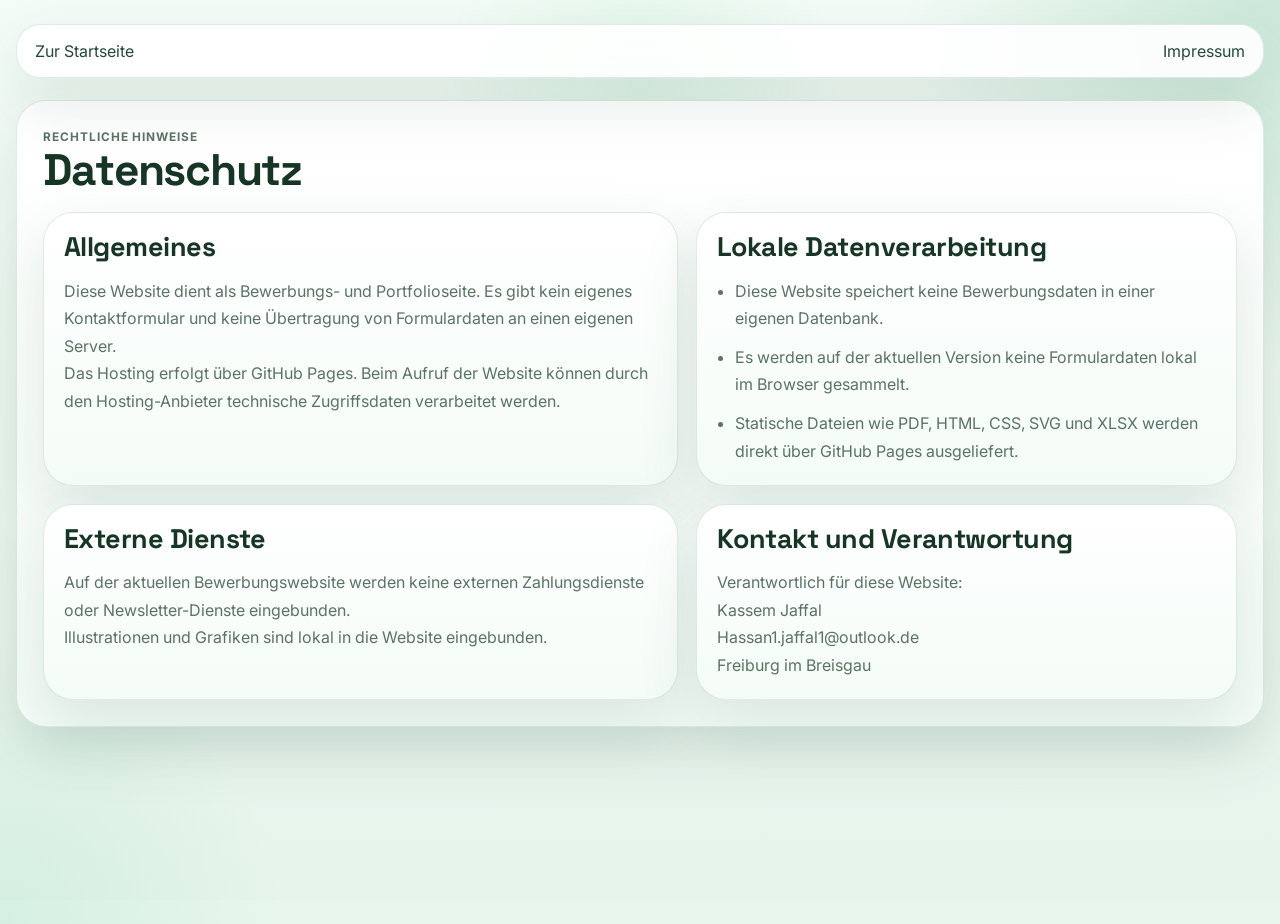
==== legal/datenschutz.html @ 0fe43de8 "Build Bewerbung-Portfolio website for Zander" ====
<!DOCTYPE html>
<html lang="de">
  <head>
    <meta charset="UTF-8" />
    <meta name="viewport" content="width=device-width, initial-scale=1.0" />
    <title>Datenschutz | Kassem Jaffal</title>
    <link rel="stylesheet" href="../styles.css" />
    <link rel="stylesheet" href="../projects.css" />
  </head>
  <body class="legal-page">
    <div class="legal-shell">
      <nav class="subnav" aria-label="Unterseiten-Navigation">
        <a href="../index.html">Zur Startseite</a>
        <div class="subnav__links">
          <a href="impressum.html">Impressum</a>
        </div>
      </nav>

      <section class="legal-panel">
        <p class="eyebrow">Rechtliche Hinweise</p>
        <h1>Datenschutz</h1>
        <div class="legal-grid">
          <article class="checkout-box">
            <h2>Allgemeines</h2>
            <p>Diese Website dient als Bewerbungs- und Portfolioseite. Es gibt kein eigenes Kontaktformular und keine Übertragung von Formulardaten an einen eigenen Server.</p>
            <p>Das Hosting erfolgt über GitHub Pages. Beim Aufruf der Website können durch den Hosting-Anbieter technische Zugriffsdaten verarbeitet werden.</p>
          </article>

          <article class="checkout-box">
            <h2>Lokale Datenverarbeitung</h2>
            <ul class="legal-list">
              <li>Diese Website speichert keine Bewerbungsdaten in einer eigenen Datenbank.</li>
              <li>Es werden auf der aktuellen Version keine Formulardaten lokal im Browser gesammelt.</li>
              <li>Statische Dateien wie PDF, HTML, CSS, SVG und XLSX werden direkt über GitHub Pages ausgeliefert.</li>
            </ul>
          </article>

          <article class="checkout-box">
            <h2>Externe Dienste</h2>
            <p>Auf der aktuellen Bewerbungswebsite werden keine externen Zahlungsdienste oder Newsletter-Dienste eingebunden.</p>
            <p>Illustrationen und Grafiken sind lokal in die Website eingebunden.</p>
          </article>

          <article class="checkout-box">
            <h2>Kontakt und Verantwortung</h2>
            <p>Verantwortlich für diese Website:</p>
            <p>Kassem Jaffal</p>
            <p>Hassan1.jaffal1@outlook.de</p>
            <p>Freiburg im Breisgau</p>
          </article>
        </div>
      </section>
    </div>
    <script src="../main.js"></script>
  </body>
</html>
---- styles.css ----
@import url("https://fonts.googleapis.com/css2?family=Inter:wght@400;500;600;700;800&family=Space+Grotesk:wght@500;700&display=swap");

:root {
  --bg: #edf8f1;
  --bg-soft: #ffffff;
  --panel: #ffffff;
  --panel-soft: #f4fcf7;
  --surface: rgba(20, 103, 63, 0.04);
  --surface-strong: rgba(20, 103, 63, 0.09);
  --line: rgba(16, 92, 57, 0.12);
  --line-strong: rgba(16, 92, 57, 0.22);
  --text: #163525;
  --muted: #5b7365;
  --muted-strong: #254937;
  --accent: #0f8b4c;
  --accent-soft: #49c47d;
  --white: #ffffff;
  --shadow: 0 24px 60px rgba(28, 72, 47, 0.12);
  --radius-xl: 34px;
  --radius-lg: 24px;
  --radius-md: 18px;
  --site-width: min(1320px, calc(100% - 32px));
  --title-font: "Space Grotesk", sans-serif;
  --body-font: "Inter", sans-serif;
}

* {
  box-sizing: border-box;
}

html {
  scroll-behavior: smooth;
}

body,
p,
li,
figcaption {
  hyphens: auto;
}

body {
  position: relative;
  isolation: isolate;
  min-height: 100vh;
  --scroll-darkness: 0;
  --pointer-x: 50%;
  --pointer-y: 10%;
  margin: 0;
  font-family: var(--body-font);
  color: var(--text);
  background:
    radial-gradient(circle at top right, rgba(15, 139, 76, 0.18), transparent 22%),
    radial-gradient(circle at bottom left, rgba(73, 196, 125, 0.12), transparent 16%),
    linear-gradient(180deg, #f3fcf6 0%, #e7f6ed 100%);
}

body::before {
  content: "";
  position: fixed;
  inset: 0;
  z-index: -1;
  pointer-events: none;
  background:
    linear-gradient(180deg, rgba(5, 56, 31, 0.04), rgba(5, 56, 31, 0.18)),
    radial-gradient(circle at center, rgba(15, 139, 76, 0.08), transparent 48%);
  opacity: calc(0.06 + (var(--scroll-darkness) * 0.38));
  transition: opacity 180ms linear;
}

body::after {
  content: "";
  position: fixed;
  inset: 0;
  z-index: -1;
  pointer-events: none;
  background:
    radial-gradient(circle 320px at var(--pointer-x) var(--pointer-y), rgba(73, 196, 125, 0.12), transparent 62%);
  opacity: 0.85;
}

img {
  display: block;
  max-width: 100%;
}

a {
  color: inherit;
}

button,
input,
textarea,
select {
  font: inherit;
}

.scroll-progress {
  position: fixed;
  z-index: 70;
  top: 0;
  left: 0;
  width: 0;
  height: 4px;
  background: linear-gradient(90deg, var(--accent), var(--white));
}

.announcement-bar {
  border-bottom: 1px solid var(--line);
  background: linear-gradient(90deg, rgba(15, 139, 76, 0.06), rgba(73, 196, 125, 0.18), rgba(15, 139, 76, 0.06));
}

.announcement-bar__inner,
.site-header__inner,
.hero,
.section,
.site-footer__inner,
.site-footer__meta {
  width: var(--site-width);
  margin-inline: auto;
}

.announcement-bar__inner {
  display: flex;
  align-items: center;
  gap: 14px;
  min-height: 46px;
}

.announcement-bar__label,
.eyebrow,
.brand small,
.brand strong,
.site-nav__link {
  letter-spacing: 0.08em;
  text-transform: uppercase;
}

.announcement-bar__label {
  padding: 6px 10px;
  border-radius: 999px;
  background: rgba(15, 139, 76, 0.12);
  font-size: 0.72rem;
  font-weight: 700;
}

.announcement-bar strong {
  color: var(--muted-strong);
  font-size: 0.92rem;
  font-weight: 600;
}

.site-header {
  position: sticky;
  top: 0;
  z-index: 60;
  border-bottom: 1px solid var(--line);
  backdrop-filter: blur(18px);
  background: rgba(244, 252, 247, 0.86);
  transition: transform 260ms ease, opacity 260ms ease, background-color 260ms ease;
  will-change: transform;
}

.site-header__inner {
  display: flex;
  align-items: center;
  justify-content: space-between;
  gap: 18px;
  min-height: 86px;
}

.brand {
  display: inline-flex;
  align-items: center;
  gap: 14px;
  text-decoration: none;
}

.brand img {
  width: 58px;
  height: 58px;
}

.brand span {
  display: grid;
  gap: 3px;
}

.brand strong {
  font-size: 0.96rem;
}

.brand small {
  color: var(--muted);
  font-size: 0.7rem;
}

.site-nav {
  display: flex;
  align-items: center;
  gap: 10px;
  padding: 8px;
  border: 1px solid var(--line);
  border-radius: 999px;
  background: rgba(15, 139, 76, 0.04);
}

.site-nav__link {
  padding: 10px 14px;
  border-radius: 999px;
  color: var(--muted-strong);
  font-size: 0.73rem;
  text-decoration: none;
}

.site-nav__link:hover,
.site-nav__link.is-active {
  background: var(--accent);
  color: var(--white);
}

.site-header__actions,
.hero__actions,
.portfolio-card__actions {
  display: flex;
  flex-wrap: wrap;
  gap: 12px;
}

.button,
.chip,
.faq-trigger,
.portfolio-card,
.insight-card,
.story-card,
.trend-card {
  transition:
    transform 180ms ease,
    background-color 180ms ease,
    border-color 180ms ease,
    color 180ms ease,
    box-shadow 180ms ease;
}

.button {
  display: inline-flex;
  align-items: center;
  justify-content: center;
  min-width: 144px;
  padding: 13px 18px;
  border: 1px solid transparent;
  border-radius: 999px;
  text-decoration: none;
  font-weight: 700;
}

.button:hover,
.chip:hover,
.faq-trigger:hover,
.portfolio-card:hover,
.insight-card:hover,
.story-card:hover,
.trend-card:hover {
  transform: translateY(-2px);
}

.button--primary,
.download-link {
  color: var(--white);
  background: linear-gradient(135deg, var(--accent), var(--accent-soft));
  box-shadow: 0 16px 28px rgba(15, 139, 76, 0.22);
}

.button--secondary {
  border-color: var(--line-strong);
  background: rgba(15, 139, 76, 0.06);
  color: var(--text);
}

.button--ghost {
  border-color: var(--line-strong);
  background: transparent;
  color: var(--text);
}

.button--card {
  background: var(--accent);
  color: var(--white);
}

body.is-scrolling-down .site-header {
  transform: translateY(calc(-100% - 8px));
  opacity: 0;
}

body.is-scrolling-up .site-header,
body:not(.is-scrolling-down) .site-header {
  transform: translateY(0);
  opacity: 1;
}

.hero,
.section,
.site-footer {
  border: 1px solid var(--line);
  border-radius: var(--radius-xl);
  background:
    linear-gradient(180deg, rgba(255, 255, 255, 0.98), rgba(244, 252, 247, 0.98)),
    var(--bg-soft);
  box-shadow: var(--shadow);
}

.hero {
  display: grid;
  grid-template-columns: minmax(0, 1.34fr) minmax(300px, 0.66fr);
  gap: 22px;
  padding: 28px 0 0;
}

.hero__copy,
.hero__visual,
.section,
.site-footer {
  padding: 30px;
}

.hero__copy {
  max-width: 100%;
}

.eyebrow {
  margin: 0 0 14px;
  color: rgba(22, 53, 37, 0.56);
  font-size: 0.74rem;
  font-weight: 700;
}

h1,
h2,
h3,
h4 {
  margin: 0;
  font-family: var(--title-font);
  line-height: 1.06;
  text-wrap: pretty;
  hyphens: none;
  overflow-wrap: normal;
  word-break: normal;
}

h1 {
  max-width: 24ch;
  font-size: clamp(1.92rem, 3.45vw, 3.28rem);
  letter-spacing: -0.03em;
}

h2 {
  max-width: 34ch;
  font-size: clamp(1.34rem, 2.1vw, 1.82rem);
  letter-spacing: -0.02em;
}

h3 {
  font-size: clamp(1.05rem, 1.4vw, 1.3rem);
}

.hero__lead,
.panel p,
.insight-card p,
.portfolio-card p,
.faq-content p,
.site-footer p,
.story-card p,
.trend-card p {
  margin: 0;
  color: var(--muted);
  line-height: 1.72;
  text-wrap: pretty;
}

.hero__lead {
  max-width: 68ch;
  font-size: 0.97rem;
}

.hero__facts,
.profile-grid,
.insight-grid,
.portfolio-grid,
.site-footer__inner,
.story-grid,
.trend-grid {
  display: grid;
  gap: 20px;
}

.hero__facts {
  grid-template-columns: repeat(3, minmax(0, 1fr));
  margin-top: 30px;
}

.hero__facts article,
.hero__mark-card,
.panel,
.insight-card,
.portfolio-card,
.faq-item,
.story-card,
.trend-card {
  border: 1px solid var(--line);
  border-radius: var(--radius-lg);
  background: rgba(15, 139, 76, 0.04);
  box-shadow: var(--shadow);
}

.hero__facts article {
  padding: 18px;
}

.hero__facts strong {
  display: block;
  margin-bottom: 8px;
  font-family: var(--title-font);
  font-size: 1.85rem;
}

.hero__facts span {
  color: var(--muted);
  line-height: 1.55;
  text-wrap: pretty;
}

.hero__visual {
  display: grid;
  gap: 16px;
}

.status-stack {
  display: flex;
  flex-wrap: wrap;
  gap: 10px;
  margin-top: 18px;
}

.status-pill {
  display: inline-flex;
  padding: 10px 14px;
  border: 1px solid var(--line);
  border-radius: 999px;
  color: var(--muted-strong);
  background: rgba(15, 139, 76, 0.06);
  font-size: 0.86rem;
  font-weight: 600;
}

.portrait-card,
.resume-card,
.signal-card,
.contact-panel {
  position: relative;
  overflow: hidden;
  border: 1px solid var(--line);
  border-radius: var(--radius-lg);
  background: rgba(15, 139, 76, 0.04);
  box-shadow: var(--shadow);
}

[data-spotlight]::before {
  content: "";
  position: absolute;
  inset: 0;
  background:
    radial-gradient(circle 180px at var(--spotlight-x, 50%) var(--spotlight-y, 50%), rgba(73, 196, 125, 0.16), transparent 65%);
  opacity: 0;
  transition: opacity 180ms ease;
  pointer-events: none;
}

[data-spotlight]:hover::before,
[data-spotlight]:focus-within::before {
  opacity: 1;
}

.portrait-card {
  display: grid;
  gap: 18px;
  padding: 20px;
}

.portrait-card__frame {
  position: relative;
  overflow: hidden;
  min-height: 420px;
  border-radius: 24px;
  background:
    radial-gradient(circle at top, rgba(73, 196, 125, 0.16), transparent 46%),
    linear-gradient(180deg, #ffffff, #eef8f2);
}

.portrait-card__photo {
  width: 100%;
  height: 100%;
  min-height: 420px;
  object-fit: cover;
  object-position: center top;
}

.portrait-card__photo.is-fallback {
  object-fit: contain;
  padding: 30px;
}

.portrait-card__copy {
  display: grid;
  gap: 10px;
}

.portrait-card__copy p:last-child {
  margin: 0;
  color: var(--muted);
  line-height: 1.7;
  text-wrap: pretty;
}

.hero__mosaic {
  display: grid;
  grid-template-columns: 1fr 1fr;
  grid-auto-rows: minmax(150px, auto);
  gap: 16px;
}

.signal-card {
  display: grid;
  align-content: start;
  gap: 12px;
  padding: 18px;
}

.signal-card img {
  width: 100%;
  height: 170px;
  object-fit: contain;
  border-radius: 18px;
  background: rgba(255, 255, 255, 0.72);
}

.signal-card p {
  margin: 0;
  color: var(--muted);
  line-height: 1.65;
  text-wrap: pretty;
}

.signal-card--wide {
  grid-column: 1 / -1;
  grid-template-columns: 0.9fr 1.1fr;
  align-items: center;
}

.section {
  margin-top: 24px;
}

.section--rail {
  padding: 16px 30px;
}

.info-rail {
  display: flex;
  flex-wrap: wrap;
  gap: 12px;
}

.info-rail span {
  padding: 12px 14px;
  border: 1px solid var(--line);
  border-radius: 999px;
  color: var(--muted-strong);
  background: rgba(15, 139, 76, 0.05);
}

.section-heading {
  display: grid;
  gap: 10px;
  margin-bottom: 22px;
  max-width: 100%;
}

.hero__copy h1,
.section-heading h2,
.project-hero__copy h1,
.project-panel > h2 {
  max-width: 100%;
}

.profile-grid {
  grid-template-columns: 1.32fr 0.68fr;
}

.resume-board {
  display: grid;
  grid-template-columns: 0.9fr 1.15fr 0.95fr;
  gap: 20px;
}

.resume-card {
  display: grid;
  gap: 18px;
  padding: 24px;
}

.resume-card__profile {
  display: grid;
  grid-template-columns: 112px 1fr;
  gap: 16px;
  align-items: center;
}

.resume-card__photo {
  width: 112px;
  height: 112px;
  border-radius: 24px;
  object-fit: cover;
  object-position: center top;
  border: 1px solid var(--line);
  background: rgba(15, 139, 76, 0.05);
}

.resume-card__photo.is-fallback {
  object-fit: contain;
  padding: 14px;
}

.resume-list {
  display: grid;
  gap: 10px;
}

.resume-list p,
.resume-note {
  margin: 0;
  color: var(--muted);
  line-height: 1.7;
}

.timeline {
  display: grid;
  gap: 16px;
}

.timeline-item {
  display: grid;
  grid-template-columns: 110px 1fr;
  gap: 16px;
  padding-top: 16px;
  border-top: 1px solid var(--line);
}

.timeline-item:first-child {
  padding-top: 0;
  border-top: 0;
}

.timeline-item__date {
  color: var(--accent);
  font-size: 0.88rem;
  font-weight: 700;
  letter-spacing: 0.06em;
  text-transform: uppercase;
}

.timeline-item strong {
  display: block;
  margin-bottom: 6px;
}

.timeline-item p {
  margin: 0;
  color: var(--muted);
  line-height: 1.65;
  text-wrap: pretty;
}

.skill-matrix {
  display: flex;
  flex-wrap: wrap;
  gap: 10px;
}

.skill-matrix span {
  display: inline-flex;
  padding: 10px 12px;
  border: 1px solid var(--line);
  border-radius: 14px;
  color: var(--muted-strong);
  background: rgba(15, 139, 76, 0.06);
  font-size: 0.92rem;
  font-weight: 600;
}

.portfolio-card h3,
.insight-card h3,
.trend-card h3,
.story-card h3,
.resume-card h3,
.signal-card h3,
.contact-panel h3,
.faq-trigger {
  line-height: 1.08;
  text-wrap: pretty;
}

.portfolio-card p,
.resume-note,
.resume-list p,
.contact-panel p,
.faq-content p,
.portfolio-card__meta {
  text-wrap: pretty;
}

.panel,
.story-card,
.trend-card {
  padding: 24px;
}

.panel--wide {
  display: grid;
  gap: 16px;
}

.check-list,
.footer-links {
  margin: 0;
  padding: 0;
  list-style: none;
}

.check-list {
  display: grid;
  gap: 12px;
}

.check-list li {
  position: relative;
  padding-left: 24px;
  color: var(--muted-strong);
  line-height: 1.6;
}

.check-list li::before {
  content: "";
  position: absolute;
  top: 0.55em;
  left: 0;
  width: 10px;
  height: 10px;
  border-radius: 50%;
  background: linear-gradient(135deg, var(--accent), var(--white));
}

.story-grid {
  grid-template-columns: 1fr 1fr 1fr;
}

.story-card {
  display: grid;
  gap: 16px;
}

.story-card img {
  width: 100%;
  height: 220px;
  object-fit: cover;
  border-radius: 18px;
}

.story-card--accent {
  background:
    linear-gradient(155deg, rgba(15, 139, 76, 0.18), rgba(255, 255, 255, 0.52)),
    rgba(15, 139, 76, 0.04);
}

.trend-grid,
.insight-grid {
  grid-template-columns: repeat(3, minmax(0, 1fr));
}

.portfolio-grid {
  grid-template-columns: repeat(2, minmax(0, 1fr));
}

.insight-card,
.trend-card {
  padding: 22px;
}

.insight-card__kicker,
.portfolio-card__tag {
  display: inline-flex;
  margin-bottom: 14px;
  padding: 8px 12px;
  border-radius: 999px;
  background: rgba(15, 139, 76, 0.12);
  color: var(--accent);
  font-size: 0.75rem;
  font-weight: 700;
  letter-spacing: 0.08em;
  text-transform: uppercase;
}

.portfolio-toolbar {
  display: grid;
  gap: 16px;
  margin-bottom: 16px;
}

.search-field {
  display: grid;
  gap: 10px;
}

.search-field span {
  color: var(--muted-strong);
  font-size: 0.94rem;
}

.search-field input {
  width: 100%;
  padding: 16px 18px;
  border: 1px solid var(--line);
  border-radius: 18px;
  outline: 0;
  color: var(--text);
  background: rgba(15, 139, 76, 0.04);
}

.search-field input:focus {
  border-color: rgba(15, 139, 76, 0.34);
  box-shadow: 0 0 0 4px rgba(15, 139, 76, 0.08);
}

.filter-chips {
  display: flex;
  flex-wrap: wrap;
  gap: 10px;
}

.chip {
  padding: 11px 14px;
  border: 1px solid var(--line);
  border-radius: 999px;
  background: transparent;
  color: var(--text);
  cursor: pointer;
}

.chip.is-active {
  border-color: var(--accent);
  background: var(--accent);
  color: var(--white);
}

.results-copy,
.empty-state {
  margin: 0 0 18px;
  color: var(--muted);
}

.portfolio-card {
  overflow: hidden;
}

.portfolio-card img {
  width: 100%;
  height: 240px;
  object-fit: cover;
}

.portfolio-card__body {
  display: grid;
  gap: 14px;
  padding: 22px;
}

.portfolio-card__meta {
  color: var(--muted-strong);
  font-size: 0.92rem;
}

.portfolio-card.is-hidden {
  display: none;
}

.image-rail {
  overflow: auto;
  margin-inline: -4px;
  padding-bottom: 4px;
}

.image-rail__track {
  display: grid;
  grid-auto-flow: column;
  grid-auto-columns: minmax(220px, 1fr);
  gap: 16px;
  min-width: 100%;
}

.image-rail__card {
  overflow: hidden;
  border: 1px solid var(--line);
  border-radius: var(--radius-lg);
  background: rgba(15, 139, 76, 0.04);
}

.image-rail__card img {
  width: 100%;
  height: 220px;
  object-fit: cover;
}

.image-rail__card p {
  margin: 0;
  padding: 16px 18px;
  color: var(--muted);
}

.faq-list {
  display: grid;
  gap: 14px;
}

.faq-trigger {
  width: 100%;
  padding: 22px;
  border: 0;
  text-align: left;
  color: var(--text);
  background: transparent;
  cursor: pointer;
  font-family: var(--title-font);
  font-size: 1.14rem;
}

.faq-trigger[aria-expanded="true"] {
  color: var(--accent-soft);
}

.faq-content {
  padding: 0 22px 22px;
}

.section--contact {
  margin-bottom: 0;
}

.contact-panel {
  display: grid;
  grid-template-columns: 0.9fr 1.1fr;
  gap: 22px;
  padding: 24px;
}

.contact-panel p {
  margin: 0;
  color: var(--muted);
  line-height: 1.72;
}

.contact-actions {
  display: flex;
  flex-wrap: wrap;
  gap: 12px;
  align-content: start;
}

.site-footer {
  width: var(--site-width);
  margin: 24px auto 36px;
}

.site-footer__inner {
  grid-template-columns: 1.2fr 0.8fr 0.8fr;
}

.footer-links {
  display: grid;
  gap: 10px;
}

.footer-links a,
.site-footer a,
.back-to-top {
  color: var(--muted);
  text-decoration: none;
}

.site-footer__meta {
  display: flex;
  justify-content: space-between;
  gap: 16px;
  padding-top: 22px;
  margin-top: 24px;
  border-top: 1px solid var(--line);
}

.back-to-top {
  white-space: nowrap;
}

.copy-toast {
  position: fixed;
  right: 20px;
  bottom: 20px;
  z-index: 90;
  padding: 14px 18px;
  border: 1px solid var(--line);
  border-radius: 999px;
  color: var(--white);
  background: rgba(14, 90, 52, 0.94);
  box-shadow: var(--shadow);
}

.copy-toast[hidden] {
  display: none;
}

[data-reveal] {
  opacity: 0;
  transform: translateY(18px);
  transition: opacity 480ms ease, transform 480ms ease;
}

[data-reveal].is-visible {
  opacity: 1;
  transform: none;
}

.type-scroll {
  display: block;
}

.type-scroll__word {
  display: inline-block;
  white-space: nowrap;
}

.type-scroll__char {
  display: inline-block;
  opacity: 0;
  transform: translateY(0.72em);
  filter: blur(4px);
  transition:
    opacity 260ms ease,
    transform 420ms cubic-bezier(0.2, 0.75, 0.2, 1),
    filter 320ms ease;
  transition-delay: calc(var(--char-index) * 18ms);
}

.type-scroll.is-typed .type-scroll__char {
  opacity: 1;
  transform: translateY(0);
  filter: blur(0);
}

@supports (animation-timeline: view()) {
  [data-reveal] {
    opacity: 1;
    transform: none;
    animation: reveal-in linear both;
    animation-timeline: view();
    animation-range: entry 12% cover 32%;
  }
}

@keyframes reveal-in {
  from {
    opacity: 0;
    transform: translateY(18px);
  }
  to {
    opacity: 1;
    transform: translateY(0);
  }
}

@media (max-width: 1120px) {
  .hero {
    grid-template-columns: 1fr;
  }

  h1 {
    max-width: none;
    font-size: clamp(1.78rem, 4.1vw, 2.72rem);
  }

  h2 {
    max-width: none;
    font-size: clamp(1.22rem, 2.7vw, 1.62rem);
  }

  .section-heading {
    max-width: 100%;
  }

  .hero,
  .profile-grid,
  .resume-board,
  .story-grid,
  .trend-grid,
  .insight-grid,
  .portfolio-grid,
  .site-footer__inner {
    grid-template-columns: 1fr;
  }

  .site-header__inner {
    flex-wrap: wrap;
    justify-content: center;
    padding: 16px 0;
  }

  .signal-card--wide,
  .contact-panel {
    grid-template-columns: 1fr;
  }
}

@media (max-width: 780px) {
  .announcement-bar__inner,
  .site-header__inner,
  .hero,
  .section,
  .site-footer,
  .site-footer__meta {
    width: min(100% - 20px, 1220px);
  }

  .announcement-bar__inner {
    display: grid;
    padding: 10px 0;
  }

  .site-header__inner {
    display: grid;
    gap: 12px;
    min-height: auto;
    padding: 14px 0;
  }

  .brand {
    justify-content: space-between;
  }

  .site-nav {
    overflow-x: auto;
    flex-wrap: nowrap;
    justify-content: flex-start;
    scrollbar-width: none;
  }

  .site-nav::-webkit-scrollbar {
    display: none;
  }

  .site-nav__link {
    white-space: nowrap;
  }

  .site-header__actions,
  .hero__actions,
  .portfolio-card__actions {
    display: grid;
  }

  .site-header__actions {
    grid-template-columns: 1fr 1fr;
  }

  .hero__copy,
  .hero__visual,
  .section,
  .site-footer {
    padding: 22px;
  }

  h1 {
    max-width: none;
    font-size: clamp(1.56rem, 5.7vw, 2.16rem);
    line-height: 1.1;
  }

  h2 {
    max-width: none;
    font-size: clamp(1.15rem, 4.2vw, 1.48rem);
    line-height: 1.12;
  }

  h3 {
    font-size: clamp(1rem, 3.4vw, 1.18rem);
  }

  .hero__facts {
    grid-template-columns: 1fr;
  }

  .portrait-card__frame,
  .site-footer__meta {
    display: grid;
  }

  .hero__mosaic {
    grid-template-columns: 1fr;
  }

  .signal-card--wide {
    grid-column: auto;
  }

  .image-rail__track {
    grid-auto-columns: minmax(260px, 1fr);
  }

  .resume-card__profile,
  .timeline-item,
  .contact-panel {
    grid-template-columns: 1fr;
  }

  .contact-actions {
    display: grid;
  }

  .type-scroll__char {
    transition-delay: calc(var(--char-index) * 10ms);
  }
}

@media (prefers-reduced-motion: reduce) {
  body::before,
  .site-header,
  .button,
  .chip,
  .faq-trigger,
  .portfolio-card,
  .insight-card,
  .story-card,
  .trend-card,
  [data-reveal],
  .type-scroll__char {
    transition: none;
    animation: none;
  }

  .type-scroll__char {
    opacity: 1;
    transform: none;
    filter: none;
  }
}
---- projects.css ----
@import url("https://fonts.googleapis.com/css2?family=Inter:wght@400;500;600;700;800&family=Space+Grotesk:wght@500;700&display=swap");

.project-page,
.legal-page {
  min-height: 100vh;
  background:
    radial-gradient(circle at top right, rgba(15, 139, 76, 0.18), transparent 24%),
    radial-gradient(circle at bottom left, rgba(73, 196, 125, 0.12), transparent 18%),
    linear-gradient(180deg, #f4fcf7 0%, #e8f6ee 100%);
}

.project-shell,
.legal-shell {
  width: var(--site-width);
  margin: 24px auto 40px;
}

.subnav {
  position: sticky;
  top: 12px;
  z-index: 58;
  display: flex;
  align-items: center;
  justify-content: space-between;
  gap: 16px;
  margin-bottom: 18px;
  padding: 16px 18px;
  border: 1px solid var(--line);
  border-radius: 24px;
  background: rgba(255, 255, 255, 0.88);
  box-shadow: var(--shadow);
  backdrop-filter: blur(16px);
  transition: transform 260ms ease, opacity 260ms ease;
  will-change: transform;
}

.subnav a {
  color: var(--muted-strong);
  text-decoration: none;
}

.subnav a:hover {
  color: var(--accent);
}

.subnav__links {
  display: flex;
  flex-wrap: wrap;
  gap: 14px;
}

body.is-scrolling-down .subnav {
  transform: translateY(calc(-100% - 12px));
  opacity: 0;
}

body.is-scrolling-up .subnav,
body:not(.is-scrolling-down) .subnav {
  transform: translateY(0);
  opacity: 1;
}

.project-hero,
.project-panel,
.legal-panel,
.dashboard-metric,
.chart-panel,
.crm-card,
.checkout-box,
.code-window,
.stack-card,
.spotlight-card {
  border: 1px solid var(--line);
  border-radius: 30px;
  background:
    linear-gradient(180deg, rgba(255, 255, 255, 0.98), rgba(244, 252, 247, 0.98)),
    var(--bg-soft);
  box-shadow: var(--shadow);
}

.project-hero {
  display: grid;
  grid-template-columns: 1.05fr 0.95fr;
  gap: 24px;
  padding: 26px;
}

.project-hero__copy {
  display: grid;
  align-content: center;
  gap: 18px;
}

.project-hero__copy h1 {
  max-width: 12ch;
}

.project-copy,
.metric-note,
.legal-panel p,
.legal-panel li,
.chart-caption,
.checkout-box p,
.checkout-box li,
.flow-row p,
.crm-card p,
.stack-card p,
.spotlight-card p {
  margin: 0;
  color: var(--muted);
  line-height: 1.72;
}

.button-row,
.download-row {
  display: flex;
  flex-wrap: wrap;
  gap: 12px;
}

.project-hero__visual {
  display: grid;
  gap: 16px;
  align-content: stretch;
}

.project-hero__visual img,
.project-gallery img {
  width: 100%;
  height: 100%;
  min-height: 320px;
  object-fit: cover;
  border-radius: 24px;
  border: 1px solid var(--line);
  background:
    radial-gradient(circle at top, rgba(73, 196, 125, 0.18), transparent 46%),
    linear-gradient(180deg, #ffffff, #f1fbf5);
}

.project-hero__visual img.is-illustration,
.project-gallery img.is-illustration {
  object-fit: contain;
  padding: 24px;
}

.project-panel,
.legal-panel {
  margin-top: 22px;
  padding: 26px;
}

.project-panel h2,
.legal-panel h1,
.legal-panel h2 {
  margin: 0 0 16px;
}

.dashboard-grid,
.chart-layout,
.crm-grid,
.timeline-flow,
.download-list,
.legal-grid,
.project-split,
.stack-grid,
.project-gallery {
  display: grid;
  gap: 18px;
}

.dashboard-grid {
  grid-template-columns: repeat(4, minmax(0, 1fr));
}

.dashboard-metric,
.chart-panel,
.crm-card,
.checkout-box,
.code-window,
.stack-card,
.spotlight-card {
  padding: 20px;
}

.dashboard-metric__label {
  display: block;
  margin-bottom: 10px;
  color: var(--muted);
  font-size: 0.92rem;
}

.dashboard-metric__value {
  font-family: var(--title-font);
  font-size: 2.4rem;
  color: var(--text);
}

.chart-layout,
.legal-grid,
.project-split {
  grid-template-columns: 1.08fr 0.92fr;
}

.crm-grid,
.stack-grid {
  grid-template-columns: repeat(3, minmax(0, 1fr));
}

.project-gallery {
  grid-template-columns: repeat(2, minmax(0, 1fr));
}

.bar-chart,
.mini-bars,
.legal-list,
.download-list,
.project-list {
  display: grid;
  gap: 12px;
}

.bar-row {
  display: grid;
  grid-template-columns: 132px 1fr auto;
  align-items: center;
  gap: 12px;
}

.bar-track {
  overflow: hidden;
  height: 12px;
  border-radius: 999px;
  background: rgba(15, 139, 76, 0.10);
}

.bar-fill {
  height: 100%;
  border-radius: inherit;
  background: linear-gradient(135deg, var(--accent), var(--accent-soft));
}

.legend,
.pill-list {
  display: flex;
  flex-wrap: wrap;
  gap: 12px;
}

.pill-list span,
.code-window__tag {
  display: inline-flex;
  width: fit-content;
  padding: 8px 12px;
  border-radius: 999px;
  background: rgba(15, 139, 76, 0.10);
  color: var(--accent);
  font-size: 0.74rem;
  font-weight: 700;
  letter-spacing: 0.08em;
  text-transform: uppercase;
}

.timeline-flow {
  margin-top: 12px;
}

.flow-row {
  display: grid;
  grid-template-columns: 148px 1fr;
  gap: 14px;
  padding-top: 14px;
  border-top: 1px solid var(--line);
}

.flow-row strong {
  font-family: var(--title-font);
  color: var(--text);
}

.download-list,
.project-list,
.legal-list {
  margin: 0;
  padding-left: 18px;
}

.project-list li,
.legal-list li {
  color: var(--muted);
  line-height: 1.7;
}

.code-window {
  display: grid;
  gap: 14px;
}

.code-window__bar {
  display: flex;
  align-items: center;
  gap: 10px;
}

.code-window__dot {
  width: 10px;
  height: 10px;
  border-radius: 50%;
  background: rgba(15, 139, 76, 0.22);
}

.code-window pre {
  overflow: auto;
  margin: 0;
  padding: 18px;
  border-radius: 18px;
  border: 1px solid var(--line);
  background: #eff8f2;
  color: var(--muted-strong);
  font-family: "SFMono-Regular", Consolas, "Liberation Mono", Menlo, monospace;
  font-size: 0.92rem;
  line-height: 1.65;
}

.spotlight-card {
  display: grid;
  gap: 12px;
}

.spotlight-card strong,
.crm-card h3,
.stack-card h3,
.chart-panel h3,
.checkout-box h3 {
  font-family: var(--title-font);
  color: var(--text);
}

.legal-grid {
  margin-top: 18px;
}

@media (max-width: 1120px) {
  .project-hero,
  .dashboard-grid,
  .chart-layout,
  .crm-grid,
  .legal-grid,
  .project-split,
  .stack-grid,
  .project-gallery {
    grid-template-columns: 1fr;
  }
}

@media (max-width: 780px) {
  .project-shell,
  .legal-shell {
    width: min(100% - 20px, 1220px);
    margin-top: 10px;
  }

  .subnav,
  .subnav__links,
  .button-row,
  .download-row,
  .legend,
  .pill-list {
    display: grid;
  }

  .subnav {
    top: 8px;
  }

  .project-hero,
  .project-panel,
  .legal-panel,
  .dashboard-metric,
  .chart-panel,
  .crm-card,
  .checkout-box,
  .code-window,
  .stack-card,
  .spotlight-card {
    padding: 20px;
  }

  .bar-row,
  .flow-row {
    grid-template-columns: 1fr;
  }

  .project-hero__visual img,
  .project-gallery img {
    min-height: 220px;
  }
}
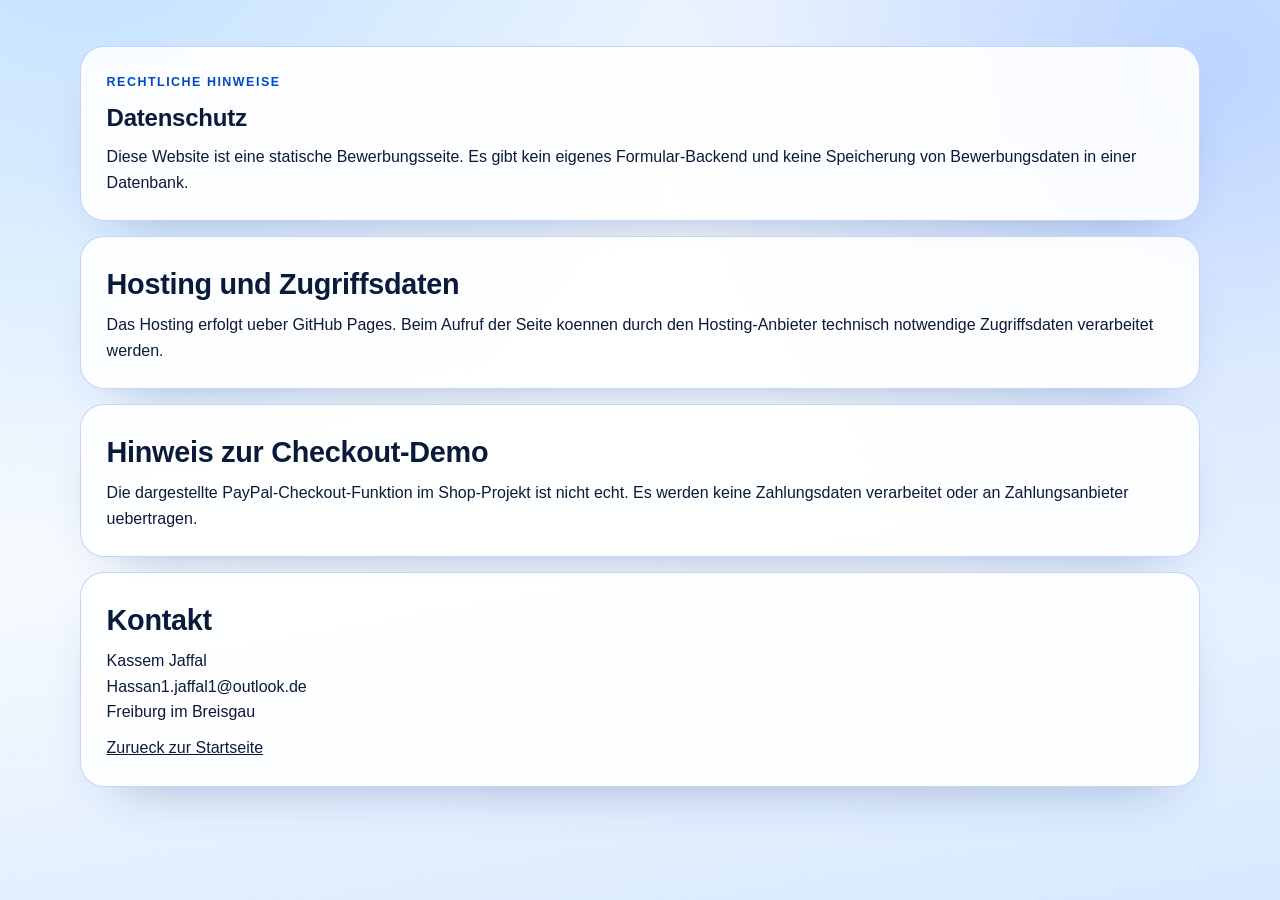
==== commit 1725b860: "Rebuild portfolio for e-commerce training and shop demo" ====
--- a/legal/datenschutz.html
+++ b/legal/datenschutz.html
@@ -7,50 +7,42 @@
     <link rel="stylesheet" href="../styles.css" />
     <link rel="stylesheet" href="../projects.css" />
   </head>
-  <body class="legal-page">
-    <div class="legal-shell">
-      <nav class="subnav" aria-label="Unterseiten-Navigation">
-        <a href="../index.html">Zur Startseite</a>
-        <div class="subnav__links">
-          <a href="impressum.html">Impressum</a>
-        </div>
-      </nav>
-
-      <section class="legal-panel">
+  <body class="project-page">
+    <main class="project-shell" style="padding: 2rem 0">
+      <section class="project-panel" data-reveal>
         <p class="eyebrow">Rechtliche Hinweise</p>
         <h1>Datenschutz</h1>
-        <div class="legal-grid">
-          <article class="checkout-box">
-            <h2>Allgemeines</h2>
-            <p>Diese Website dient als Bewerbungs- und Portfolioseite. Es gibt kein eigenes Kontaktformular und keine Übertragung von Formulardaten an einen eigenen Server.</p>
-            <p>Das Hosting erfolgt über GitHub Pages. Beim Aufruf der Website können durch den Hosting-Anbieter technische Zugriffsdaten verarbeitet werden.</p>
-          </article>
+        <p style="margin-top: 0.8rem">
+          Diese Website ist eine statische Bewerbungsseite. Es gibt kein eigenes
+          Formular-Backend und keine Speicherung von Bewerbungsdaten in einer Datenbank.
+        </p>
+      </section>
 
-          <article class="checkout-box">
-            <h2>Lokale Datenverarbeitung</h2>
-            <ul class="legal-list">
-              <li>Diese Website speichert keine Bewerbungsdaten in einer eigenen Datenbank.</li>
-              <li>Es werden auf der aktuellen Version keine Formulardaten lokal im Browser gesammelt.</li>
-              <li>Statische Dateien wie PDF, HTML, CSS, SVG und XLSX werden direkt über GitHub Pages ausgeliefert.</li>
-            </ul>
-          </article>
+      <section class="project-panel" data-reveal>
+        <h2>Hosting und Zugriffsdaten</h2>
+        <p style="margin-top: 0.7rem">
+          Das Hosting erfolgt ueber GitHub Pages. Beim Aufruf der Seite koennen
+          durch den Hosting-Anbieter technisch notwendige Zugriffsdaten verarbeitet werden.
+        </p>
+      </section>
 
-          <article class="checkout-box">
-            <h2>Externe Dienste</h2>
-            <p>Auf der aktuellen Bewerbungswebsite werden keine externen Zahlungsdienste oder Newsletter-Dienste eingebunden.</p>
-            <p>Illustrationen und Grafiken sind lokal in die Website eingebunden.</p>
-          </article>
+      <section class="project-panel" data-reveal>
+        <h2>Hinweis zur Checkout-Demo</h2>
+        <p style="margin-top: 0.7rem">
+          Die dargestellte PayPal-Checkout-Funktion im Shop-Projekt ist nicht echt.
+          Es werden keine Zahlungsdaten verarbeitet oder an Zahlungsanbieter uebertragen.
+        </p>
+      </section>
 
-          <article class="checkout-box">
-            <h2>Kontakt und Verantwortung</h2>
-            <p>Verantwortlich für diese Website:</p>
-            <p>Kassem Jaffal</p>
-            <p>Hassan1.jaffal1@outlook.de</p>
-            <p>Freiburg im Breisgau</p>
-          </article>
-        </div>
+      <section class="project-panel" data-reveal>
+        <h2>Kontakt</h2>
+        <p style="margin-top: 0.7rem">Kassem Jaffal</p>
+        <p>Hassan1.jaffal1@outlook.de</p>
+        <p>Freiburg im Breisgau</p>
+        <p style="margin-top: 0.7rem"><a href="../index.html">Zurueck zur Startseite</a></p>
       </section>
-    </div>
+    </main>
+
     <script src="../main.js"></script>
   </body>
 </html>
--- a/styles.css
+++ b/styles.css
@@ -1,27 +1,19 @@
-@import url("https://fonts.googleapis.com/css2?family=Inter:wght@400;500;600;700;800&family=Space+Grotesk:wght@500;700&display=swap");
-
 :root {
-  --bg: #edf8f1;
-  --bg-soft: #ffffff;
-  --panel: #ffffff;
-  --panel-soft: #f4fcf7;
-  --surface: rgba(20, 103, 63, 0.04);
-  --surface-strong: rgba(20, 103, 63, 0.09);
-  --line: rgba(16, 92, 57, 0.12);
-  --line-strong: rgba(16, 92, 57, 0.22);
-  --text: #163525;
-  --muted: #5b7365;
-  --muted-strong: #254937;
-  --accent: #0f8b4c;
-  --accent-soft: #49c47d;
-  --white: #ffffff;
-  --shadow: 0 24px 60px rgba(28, 72, 47, 0.12);
-  --radius-xl: 34px;
-  --radius-lg: 24px;
-  --radius-md: 18px;
-  --site-width: min(1320px, calc(100% - 32px));
-  --title-font: "Space Grotesk", sans-serif;
-  --body-font: "Inter", sans-serif;
+  --bg: #eef5ff;
+  --bg-soft: #f8fbff;
+  --bg-deep: #d8e8ff;
+  --surface: rgba(255, 255, 255, 0.86);
+  --surface-strong: #ffffff;
+  --line: #c7dcff;
+  --ink: #091a3a;
+  --ink-soft: #3a4d74;
+  --primary: #0d63ff;
+  --primary-strong: #0349c6;
+  --accent: #37b6ff;
+  --shadow: 0 24px 60px -34px rgba(8, 42, 111, 0.45);
+  --radius: 22px;
+  --radius-sm: 14px;
+  --container: min(1120px, calc(100% - 2.4rem));
 }
 
 * {
@@ -32,307 +24,36 @@
   scroll-behavior: smooth;
 }
 
-body,
-p,
-li,
-figcaption {
-  hyphens: auto;
-}
-
 body {
-  position: relative;
-  isolation: isolate;
+  margin: 0;
   min-height: 100vh;
-  --scroll-darkness: 0;
-  --pointer-x: 50%;
-  --pointer-y: 10%;
-  margin: 0;
-  font-family: var(--body-font);
-  color: var(--text);
   background:
-    radial-gradient(circle at top right, rgba(15, 139, 76, 0.18), transparent 22%),
-    radial-gradient(circle at bottom left, rgba(73, 196, 125, 0.12), transparent 16%),
-    linear-gradient(180deg, #f3fcf6 0%, #e7f6ed 100%);
+    radial-gradient(circle at 12% -5%, rgba(55, 151, 255, 0.22), transparent 44%),
+    radial-gradient(circle at 90% 12%, rgba(0, 84, 255, 0.2), transparent 40%),
+    linear-gradient(160deg, var(--bg) 0%, var(--bg-soft) 52%, var(--bg-deep) 100%);
+  color: var(--ink);
+  font-family: "Manrope", "Segoe UI", sans-serif;
+  line-height: 1.58;
 }
 
 body::before {
   content: "";
   position: fixed;
   inset: 0;
-  z-index: -1;
   pointer-events: none;
-  background:
-    linear-gradient(180deg, rgba(5, 56, 31, 0.04), rgba(5, 56, 31, 0.18)),
-    radial-gradient(circle at center, rgba(15, 139, 76, 0.08), transparent 48%);
-  opacity: calc(0.06 + (var(--scroll-darkness) * 0.38));
-  transition: opacity 180ms linear;
-}
-
-body::after {
-  content: "";
-  position: fixed;
-  inset: 0;
-  z-index: -1;
-  pointer-events: none;
-  background:
-    radial-gradient(circle 320px at var(--pointer-x) var(--pointer-y), rgba(73, 196, 125, 0.12), transparent 62%);
-  opacity: 0.85;
+  background-image: radial-gradient(rgba(13, 99, 255, 0.07) 1px, transparent 0);
+  background-size: 24px 24px;
+  opacity: 0.22;
+  z-index: -2;
 }
 
 img {
+  max-width: 100%;
   display: block;
-  max-width: 100%;
 }
 
 a {
   color: inherit;
-}
-
-button,
-input,
-textarea,
-select {
-  font: inherit;
-}
-
-.scroll-progress {
-  position: fixed;
-  z-index: 70;
-  top: 0;
-  left: 0;
-  width: 0;
-  height: 4px;
-  background: linear-gradient(90deg, var(--accent), var(--white));
-}
-
-.announcement-bar {
-  border-bottom: 1px solid var(--line);
-  background: linear-gradient(90deg, rgba(15, 139, 76, 0.06), rgba(73, 196, 125, 0.18), rgba(15, 139, 76, 0.06));
-}
-
-.announcement-bar__inner,
-.site-header__inner,
-.hero,
-.section,
-.site-footer__inner,
-.site-footer__meta {
-  width: var(--site-width);
-  margin-inline: auto;
-}
-
-.announcement-bar__inner {
-  display: flex;
-  align-items: center;
-  gap: 14px;
-  min-height: 46px;
-}
-
-.announcement-bar__label,
-.eyebrow,
-.brand small,
-.brand strong,
-.site-nav__link {
-  letter-spacing: 0.08em;
-  text-transform: uppercase;
-}
-
-.announcement-bar__label {
-  padding: 6px 10px;
-  border-radius: 999px;
-  background: rgba(15, 139, 76, 0.12);
-  font-size: 0.72rem;
-  font-weight: 700;
-}
-
-.announcement-bar strong {
-  color: var(--muted-strong);
-  font-size: 0.92rem;
-  font-weight: 600;
-}
-
-.site-header {
-  position: sticky;
-  top: 0;
-  z-index: 60;
-  border-bottom: 1px solid var(--line);
-  backdrop-filter: blur(18px);
-  background: rgba(244, 252, 247, 0.86);
-  transition: transform 260ms ease, opacity 260ms ease, background-color 260ms ease;
-  will-change: transform;
-}
-
-.site-header__inner {
-  display: flex;
-  align-items: center;
-  justify-content: space-between;
-  gap: 18px;
-  min-height: 86px;
-}
-
-.brand {
-  display: inline-flex;
-  align-items: center;
-  gap: 14px;
-  text-decoration: none;
-}
-
-.brand img {
-  width: 58px;
-  height: 58px;
-}
-
-.brand span {
-  display: grid;
-  gap: 3px;
-}
-
-.brand strong {
-  font-size: 0.96rem;
-}
-
-.brand small {
-  color: var(--muted);
-  font-size: 0.7rem;
-}
-
-.site-nav {
-  display: flex;
-  align-items: center;
-  gap: 10px;
-  padding: 8px;
-  border: 1px solid var(--line);
-  border-radius: 999px;
-  background: rgba(15, 139, 76, 0.04);
-}
-
-.site-nav__link {
-  padding: 10px 14px;
-  border-radius: 999px;
-  color: var(--muted-strong);
-  font-size: 0.73rem;
-  text-decoration: none;
-}
-
-.site-nav__link:hover,
-.site-nav__link.is-active {
-  background: var(--accent);
-  color: var(--white);
-}
-
-.site-header__actions,
-.hero__actions,
-.portfolio-card__actions {
-  display: flex;
-  flex-wrap: wrap;
-  gap: 12px;
-}
-
-.button,
-.chip,
-.faq-trigger,
-.portfolio-card,
-.insight-card,
-.story-card,
-.trend-card {
-  transition:
-    transform 180ms ease,
-    background-color 180ms ease,
-    border-color 180ms ease,
-    color 180ms ease,
-    box-shadow 180ms ease;
-}
-
-.button {
-  display: inline-flex;
-  align-items: center;
-  justify-content: center;
-  min-width: 144px;
-  padding: 13px 18px;
-  border: 1px solid transparent;
-  border-radius: 999px;
-  text-decoration: none;
-  font-weight: 700;
-}
-
-.button:hover,
-.chip:hover,
-.faq-trigger:hover,
-.portfolio-card:hover,
-.insight-card:hover,
-.story-card:hover,
-.trend-card:hover {
-  transform: translateY(-2px);
-}
-
-.button--primary,
-.download-link {
-  color: var(--white);
-  background: linear-gradient(135deg, var(--accent), var(--accent-soft));
-  box-shadow: 0 16px 28px rgba(15, 139, 76, 0.22);
-}
-
-.button--secondary {
-  border-color: var(--line-strong);
-  background: rgba(15, 139, 76, 0.06);
-  color: var(--text);
-}
-
-.button--ghost {
-  border-color: var(--line-strong);
-  background: transparent;
-  color: var(--text);
-}
-
-.button--card {
-  background: var(--accent);
-  color: var(--white);
-}
-
-body.is-scrolling-down .site-header {
-  transform: translateY(calc(-100% - 8px));
-  opacity: 0;
-}
-
-body.is-scrolling-up .site-header,
-body:not(.is-scrolling-down) .site-header {
-  transform: translateY(0);
-  opacity: 1;
-}
-
-.hero,
-.section,
-.site-footer {
-  border: 1px solid var(--line);
-  border-radius: var(--radius-xl);
-  background:
-    linear-gradient(180deg, rgba(255, 255, 255, 0.98), rgba(244, 252, 247, 0.98)),
-    var(--bg-soft);
-  box-shadow: var(--shadow);
-}
-
-.hero {
-  display: grid;
-  grid-template-columns: minmax(0, 1.34fr) minmax(300px, 0.66fr);
-  gap: 22px;
-  padding: 28px 0 0;
-}
-
-.hero__copy,
-.hero__visual,
-.section,
-.site-footer {
-  padding: 30px;
-}
-
-.hero__copy {
-  max-width: 100%;
-}
-
-.eyebrow {
-  margin: 0 0 14px;
-  color: rgba(22, 53, 37, 0.56);
-  font-size: 0.74rem;
-  font-weight: 700;
 }
 
 h1,
@@ -340,922 +61,688 @@
 h3,
 h4 {
   margin: 0;
-  font-family: var(--title-font);
-  line-height: 1.06;
-  text-wrap: pretty;
-  hyphens: none;
-  overflow-wrap: normal;
-  word-break: normal;
-}
-
-h1 {
-  max-width: 24ch;
-  font-size: clamp(1.92rem, 3.45vw, 3.28rem);
-  letter-spacing: -0.03em;
-}
-
-h2 {
-  max-width: 34ch;
-  font-size: clamp(1.34rem, 2.1vw, 1.82rem);
-  letter-spacing: -0.02em;
-}
-
-h3 {
-  font-size: clamp(1.05rem, 1.4vw, 1.3rem);
-}
-
-.hero__lead,
-.panel p,
-.insight-card p,
-.portfolio-card p,
-.faq-content p,
-.site-footer p,
-.story-card p,
-.trend-card p {
+  font-family: "Space Grotesk", "Manrope", sans-serif;
+  line-height: 1.15;
+  letter-spacing: -0.01em;
+}
+
+p {
   margin: 0;
-  color: var(--muted);
-  line-height: 1.72;
-  text-wrap: pretty;
-}
-
-.hero__lead {
-  max-width: 68ch;
-  font-size: 0.97rem;
-}
-
-.hero__facts,
-.profile-grid,
-.insight-grid,
-.portfolio-grid,
-.site-footer__inner,
-.story-grid,
-.trend-grid {
-  display: grid;
-  gap: 20px;
-}
-
-.hero__facts {
-  grid-template-columns: repeat(3, minmax(0, 1fr));
-  margin-top: 30px;
-}
-
-.hero__facts article,
-.hero__mark-card,
-.panel,
-.insight-card,
-.portfolio-card,
-.faq-item,
-.story-card,
-.trend-card {
-  border: 1px solid var(--line);
-  border-radius: var(--radius-lg);
-  background: rgba(15, 139, 76, 0.04);
+}
+
+.scroll-progress {
+  position: fixed;
+  top: 0;
+  left: 0;
+  height: 4px;
+  width: 0;
+  z-index: 80;
+  background: linear-gradient(90deg, var(--accent), var(--primary));
+  box-shadow: 0 0 18px rgba(13, 99, 255, 0.55);
+}
+
+.container {
+  width: var(--container);
+  margin-inline: auto;
+}
+
+.site-header {
+  position: sticky;
+  top: 0;
+  z-index: 60;
+  backdrop-filter: blur(16px);
+  background: rgba(238, 245, 255, 0.85);
+  border-bottom: 1px solid rgba(122, 166, 255, 0.3);
+}
+
+.site-header__inner {
+  min-height: 78px;
+  display: flex;
+  align-items: center;
+  justify-content: space-between;
+  gap: 1rem;
+}
+
+.brand {
+  display: inline-flex;
+  align-items: center;
+  gap: 0.8rem;
+  text-decoration: none;
+}
+
+.brand__mark {
+  width: 42px;
+  height: 42px;
+  border-radius: 12px;
+  display: grid;
+  place-items: center;
+  font-family: "Space Grotesk", sans-serif;
+  font-weight: 700;
+  color: #fff;
+  background: linear-gradient(140deg, var(--accent), var(--primary-strong));
   box-shadow: var(--shadow);
 }
 
-.hero__facts article {
-  padding: 18px;
-}
-
-.hero__facts strong {
+.brand strong {
   display: block;
-  margin-bottom: 8px;
-  font-family: var(--title-font);
-  font-size: 1.85rem;
-}
-
-.hero__facts span {
-  color: var(--muted);
-  line-height: 1.55;
-  text-wrap: pretty;
-}
-
-.hero__visual {
-  display: grid;
-  gap: 16px;
-}
-
-.status-stack {
-  display: flex;
-  flex-wrap: wrap;
-  gap: 10px;
-  margin-top: 18px;
-}
-
-.status-pill {
-  display: inline-flex;
-  padding: 10px 14px;
+  font-size: 0.95rem;
+  letter-spacing: 0.02em;
+}
+
+.brand small {
+  display: block;
+  color: var(--ink-soft);
+  font-size: 0.75rem;
+}
+
+.site-nav {
+  display: flex;
+  align-items: center;
+  gap: 0.35rem;
+  padding: 0.3rem;
   border: 1px solid var(--line);
   border-radius: 999px;
-  color: var(--muted-strong);
-  background: rgba(15, 139, 76, 0.06);
+  background: rgba(255, 255, 255, 0.64);
+}
+
+.site-nav__link {
+  padding: 0.45rem 0.9rem;
+  text-decoration: none;
+  border-radius: 999px;
+  color: var(--ink-soft);
+  font-weight: 600;
   font-size: 0.86rem;
-  font-weight: 600;
-}
-
-.portrait-card,
-.resume-card,
-.signal-card,
-.contact-panel {
+  transition: background 180ms ease, color 180ms ease, transform 180ms ease;
+}
+
+.site-nav__link:hover,
+.site-nav__link.is-active {
+  color: var(--ink);
+  background: rgba(13, 99, 255, 0.12);
+}
+
+.button {
+  border: 1px solid transparent;
+  border-radius: 999px;
+  padding: 0.7rem 1.15rem;
+  font-size: 0.9rem;
+  font-weight: 700;
+  text-decoration: none;
+  display: inline-flex;
+  align-items: center;
+  justify-content: center;
+  gap: 0.35rem;
+  cursor: pointer;
+  transition: transform 180ms ease, box-shadow 180ms ease, background 180ms ease;
+}
+
+.button:hover {
+  transform: translateY(-2px);
+}
+
+.button--primary {
+  color: #fff;
+  background: linear-gradient(130deg, var(--primary), var(--primary-strong));
+  box-shadow: 0 12px 26px -12px rgba(13, 99, 255, 0.7);
+}
+
+.button--secondary {
+  border-color: var(--line);
+  color: var(--ink);
+  background: rgba(255, 255, 255, 0.8);
+}
+
+.button--ghost {
+  border-color: rgba(13, 99, 255, 0.28);
+  color: var(--primary-strong);
+  background: rgba(255, 255, 255, 0.65);
+}
+
+.button--card {
+  color: #fff;
+  background: linear-gradient(120deg, var(--primary), #287dfd);
+}
+
+.section {
+  padding: clamp(3rem, 8vw, 5.6rem) 0;
+}
+
+.hero {
+  padding-top: clamp(2.8rem, 7vw, 5rem);
+}
+
+.hero__layout {
+  display: grid;
+  grid-template-columns: 1.1fr 0.9fr;
+  gap: 1.4rem;
+  align-items: stretch;
+}
+
+.eyebrow {
+  margin-bottom: 0.7rem;
+  font-size: 0.78rem;
+  font-weight: 800;
+  letter-spacing: 0.12em;
+  text-transform: uppercase;
+  color: var(--primary-strong);
+}
+
+.hero__copy h1 {
+  font-size: clamp(2rem, 4.8vw, 3.45rem);
+  max-width: 18ch;
+}
+
+.hero__lead {
+  margin-top: 1.05rem;
+  color: var(--ink-soft);
+  max-width: 64ch;
+  font-size: 1.03rem;
+}
+
+.hero__actions {
+  margin-top: 1.5rem;
+  display: flex;
+  flex-wrap: wrap;
+  gap: 0.75rem;
+}
+
+.status-pills {
+  margin-top: 1.25rem;
+  display: flex;
+  flex-wrap: wrap;
+  gap: 0.55rem;
+}
+
+.status-pills span {
+  border-radius: 999px;
+  border: 1px solid var(--line);
+  padding: 0.42rem 0.76rem;
+  font-size: 0.8rem;
+  font-weight: 700;
+  color: var(--ink-soft);
+  background: rgba(255, 255, 255, 0.72);
+}
+
+.hero__bento {
+  display: grid;
+  grid-template-columns: repeat(2, minmax(0, 1fr));
+  gap: 0.8rem;
+}
+
+.bento-card {
+  padding: 1.15rem;
+  border-radius: var(--radius);
+  border: 1px solid rgba(104, 146, 236, 0.34);
+  background: linear-gradient(150deg, rgba(255, 255, 255, 0.94), rgba(228, 239, 255, 0.86));
+  box-shadow: var(--shadow);
   position: relative;
   overflow: hidden;
-  border: 1px solid var(--line);
-  border-radius: var(--radius-lg);
-  background: rgba(15, 139, 76, 0.04);
-  box-shadow: var(--shadow);
-}
-
-[data-spotlight]::before {
+}
+
+.bento-card::after {
   content: "";
   position: absolute;
-  inset: 0;
+  inset: auto -28% -58% auto;
+  width: 140px;
+  height: 140px;
+  border-radius: 50%;
+  background: radial-gradient(circle, rgba(55, 182, 255, 0.35), transparent 68%);
+}
+
+.bento-card__kicker {
+  font-size: 0.72rem;
+  letter-spacing: 0.1em;
+  text-transform: uppercase;
+  color: var(--primary-strong);
+  font-weight: 800;
+}
+
+.bento-card h3 {
+  margin-top: 0.35rem;
+  font-size: 1.02rem;
+}
+
+.bento-card p {
+  margin-top: 0.45rem;
+  color: var(--ink-soft);
+  font-size: 0.92rem;
+}
+
+.bento-card--metric {
+  display: grid;
+  place-content: center;
+  text-align: center;
+}
+
+.bento-card--metric strong {
+  font-size: clamp(1.6rem, 3vw, 2.2rem);
+  color: var(--primary-strong);
+}
+
+.section--ticker {
+  padding-top: 1rem;
+  padding-bottom: 1rem;
+}
+
+.ticker {
+  display: flex;
+  gap: 0.7rem;
+  flex-wrap: wrap;
+}
+
+.ticker span {
+  border: 1px dashed rgba(13, 99, 255, 0.36);
+  border-radius: 999px;
+  padding: 0.45rem 0.75rem;
+  background: rgba(255, 255, 255, 0.62);
+  font-size: 0.8rem;
+  font-weight: 700;
+  color: #184285;
+}
+
+.section-heading {
+  margin-bottom: 1.2rem;
+}
+
+.section-heading h2 {
+  font-size: clamp(1.5rem, 3vw, 2.32rem);
+  max-width: 22ch;
+}
+
+.resume-grid {
+  display: grid;
+  grid-template-columns: repeat(3, minmax(0, 1fr));
+  gap: 0.85rem;
+}
+
+.card {
+  border: 1px solid rgba(104, 146, 236, 0.35);
+  border-radius: var(--radius);
+  background: var(--surface);
+  box-shadow: var(--shadow);
+  padding: 1.2rem;
+}
+
+.card h3 {
+  margin-bottom: 0.7rem;
+  font-size: 1.04rem;
+}
+
+.card p + p,
+.card p + ul,
+.card ul + p {
+  margin-top: 0.45rem;
+}
+
+.card--wide {
+  grid-column: span 2;
+}
+
+.timeline {
+  display: grid;
+  gap: 0.8rem;
+}
+
+.timeline-item {
+  display: grid;
+  grid-template-columns: 140px 1fr;
+  gap: 0.8rem;
+  padding: 0.8rem;
+  border-radius: var(--radius-sm);
+  background: rgba(255, 255, 255, 0.65);
+  border: 1px solid rgba(127, 171, 255, 0.35);
+}
+
+.timeline-item__date {
+  font-size: 0.78rem;
+  font-weight: 800;
+  letter-spacing: 0.04em;
+  color: var(--primary-strong);
+  text-transform: uppercase;
+}
+
+.timeline-item p {
+  color: var(--ink-soft);
+  font-size: 0.92rem;
+  margin-top: 0.3rem;
+}
+
+.check-list {
+  list-style: none;
+  padding: 0;
+  margin: 0;
+  display: grid;
+  gap: 0.52rem;
+}
+
+.check-list li {
+  display: flex;
+  gap: 0.52rem;
+  color: var(--ink-soft);
+}
+
+.check-list li::before {
+  content: "";
+  width: 0.58rem;
+  height: 0.58rem;
+  margin-top: 0.42rem;
+  border-radius: 50%;
+  background: linear-gradient(140deg, var(--accent), var(--primary));
+  flex: none;
+}
+
+.portfolio-toolbar {
+  display: flex;
+  flex-wrap: wrap;
+  gap: 0.8rem;
+  align-items: center;
+  justify-content: space-between;
+}
+
+.search-field {
+  min-width: min(100%, 380px);
+  display: grid;
+  gap: 0.38rem;
+}
+
+.search-field span {
+  font-size: 0.76rem;
+  letter-spacing: 0.08em;
+  text-transform: uppercase;
+  font-weight: 800;
+  color: var(--primary-strong);
+}
+
+.search-field input {
+  border: 1px solid var(--line);
+  border-radius: 13px;
+  padding: 0.78rem 0.9rem;
+  font: inherit;
+  color: var(--ink);
+  background: rgba(255, 255, 255, 0.88);
+}
+
+.search-field input:focus-visible {
+  outline: 2px solid rgba(13, 99, 255, 0.45);
+  outline-offset: 1px;
+}
+
+.filter-chips {
+  display: flex;
+  gap: 0.5rem;
+  flex-wrap: wrap;
+}
+
+.chip {
+  border: 1px solid var(--line);
+  background: rgba(255, 255, 255, 0.8);
+  color: var(--ink-soft);
+  border-radius: 999px;
+  padding: 0.45rem 0.78rem;
+  font-weight: 700;
+  font-size: 0.82rem;
+  cursor: pointer;
+}
+
+.chip.is-active {
+  border-color: transparent;
+  color: #fff;
+  background: linear-gradient(120deg, var(--primary), var(--primary-strong));
+}
+
+.results-copy {
+  margin-top: 0.9rem;
+  color: var(--ink-soft);
+  font-weight: 700;
+  font-size: 0.88rem;
+}
+
+.portfolio-grid {
+  margin-top: 1rem;
+  display: grid;
+  grid-template-columns: repeat(2, minmax(0, 1fr));
+  gap: 0.9rem;
+}
+
+.portfolio-card {
+  border: 1px solid rgba(104, 146, 236, 0.34);
+  border-radius: var(--radius);
+  overflow: hidden;
+  background: rgba(255, 255, 255, 0.9);
+  box-shadow: var(--shadow);
+  transition: transform 180ms ease, box-shadow 180ms ease;
+}
+
+.portfolio-card:hover {
+  transform: translateY(-3px);
+  box-shadow: 0 30px 60px -34px rgba(8, 42, 111, 0.52);
+}
+
+.portfolio-card.is-hidden {
+  display: none;
+}
+
+.portfolio-card__media {
+  height: 150px;
+}
+
+.portfolio-card__media--ops {
   background:
-    radial-gradient(circle 180px at var(--spotlight-x, 50%) var(--spotlight-y, 50%), rgba(73, 196, 125, 0.16), transparent 65%);
-  opacity: 0;
-  transition: opacity 180ms ease;
-  pointer-events: none;
-}
-
-[data-spotlight]:hover::before,
-[data-spotlight]:focus-within::before {
-  opacity: 1;
-}
-
-.portrait-card {
-  display: grid;
-  gap: 18px;
-  padding: 20px;
-}
-
-.portrait-card__frame {
-  position: relative;
-  overflow: hidden;
-  min-height: 420px;
-  border-radius: 24px;
+    linear-gradient(130deg, rgba(13, 99, 255, 0.86), rgba(65, 190, 255, 0.55)),
+    repeating-linear-gradient(90deg, rgba(255, 255, 255, 0.16), rgba(255, 255, 255, 0.16) 1px, transparent 1px, transparent 16px);
+}
+
+.portfolio-card__media--shop {
   background:
-    radial-gradient(circle at top, rgba(73, 196, 125, 0.16), transparent 46%),
-    linear-gradient(180deg, #ffffff, #eef8f2);
-}
-
-.portrait-card__photo {
-  width: 100%;
-  height: 100%;
-  min-height: 420px;
-  object-fit: cover;
-  object-position: center top;
-}
-
-.portrait-card__photo.is-fallback {
-  object-fit: contain;
-  padding: 30px;
-}
-
-.portrait-card__copy {
-  display: grid;
-  gap: 10px;
-}
-
-.portrait-card__copy p:last-child {
-  margin: 0;
-  color: var(--muted);
-  line-height: 1.7;
-  text-wrap: pretty;
-}
-
-.hero__mosaic {
-  display: grid;
-  grid-template-columns: 1fr 1fr;
-  grid-auto-rows: minmax(150px, auto);
-  gap: 16px;
-}
-
-.signal-card {
-  display: grid;
-  align-content: start;
-  gap: 12px;
-  padding: 18px;
-}
-
-.signal-card img {
-  width: 100%;
-  height: 170px;
-  object-fit: contain;
-  border-radius: 18px;
-  background: rgba(255, 255, 255, 0.72);
-}
-
-.signal-card p {
-  margin: 0;
-  color: var(--muted);
-  line-height: 1.65;
-  text-wrap: pretty;
-}
-
-.signal-card--wide {
-  grid-column: 1 / -1;
-  grid-template-columns: 0.9fr 1.1fr;
+    radial-gradient(circle at 22% 25%, rgba(255, 255, 255, 0.45), transparent 34%),
+    linear-gradient(128deg, rgba(2, 57, 160, 0.94), rgba(13, 99, 255, 0.86), rgba(49, 181, 255, 0.68));
+}
+
+.portfolio-card__body {
+  padding: 1rem;
+}
+
+.portfolio-card__tag {
+  font-size: 0.74rem;
+  letter-spacing: 0.08em;
+  text-transform: uppercase;
+  font-weight: 800;
+  color: var(--primary-strong);
+}
+
+.portfolio-card__body h3 {
+  margin-top: 0.45rem;
+  font-size: 1.2rem;
+}
+
+.portfolio-card__body p {
+  margin-top: 0.48rem;
+  color: var(--ink-soft);
+}
+
+.portfolio-card__meta {
+  font-size: 0.85rem;
+  font-weight: 700;
+}
+
+.portfolio-card__actions {
+  margin-top: 0.9rem;
+  display: flex;
+  gap: 0.6rem;
+}
+
+.empty-state {
+  margin-top: 0.9rem;
+  color: var(--ink-soft);
+  font-weight: 700;
+}
+
+.section--contact {
+  padding-top: clamp(2.8rem, 6vw, 4.6rem);
+}
+
+.contact-panel {
+  display: grid;
+  grid-template-columns: 1fr auto;
+  gap: 1rem;
   align-items: center;
-}
-
-.section {
-  margin-top: 24px;
-}
-
-.section--rail {
-  padding: 16px 30px;
-}
-
-.info-rail {
+  border-radius: var(--radius);
+  border: 1px solid rgba(104, 146, 236, 0.34);
+  padding: 1.1rem;
+  background: rgba(255, 255, 255, 0.9);
+  box-shadow: var(--shadow);
+}
+
+.contact-panel h3 {
+  font-size: 1.2rem;
+}
+
+.contact-panel p {
+  margin-top: 0.35rem;
+  color: var(--ink-soft);
+}
+
+.contact-actions {
   display: flex;
   flex-wrap: wrap;
-  gap: 12px;
-}
-
-.info-rail span {
-  padding: 12px 14px;
-  border: 1px solid var(--line);
-  border-radius: 999px;
-  color: var(--muted-strong);
-  background: rgba(15, 139, 76, 0.05);
-}
-
-.section-heading {
-  display: grid;
-  gap: 10px;
-  margin-bottom: 22px;
-  max-width: 100%;
-}
-
-.hero__copy h1,
-.section-heading h2,
-.project-hero__copy h1,
-.project-panel > h2 {
-  max-width: 100%;
-}
-
-.profile-grid {
-  grid-template-columns: 1.32fr 0.68fr;
-}
-
-.resume-board {
-  display: grid;
-  grid-template-columns: 0.9fr 1.15fr 0.95fr;
-  gap: 20px;
-}
-
-.resume-card {
-  display: grid;
-  gap: 18px;
-  padding: 24px;
-}
-
-.resume-card__profile {
-  display: grid;
-  grid-template-columns: 112px 1fr;
-  gap: 16px;
-  align-items: center;
-}
-
-.resume-card__photo {
-  width: 112px;
-  height: 112px;
-  border-radius: 24px;
-  object-fit: cover;
-  object-position: center top;
-  border: 1px solid var(--line);
-  background: rgba(15, 139, 76, 0.05);
-}
-
-.resume-card__photo.is-fallback {
-  object-fit: contain;
-  padding: 14px;
-}
-
-.resume-list {
-  display: grid;
-  gap: 10px;
-}
-
-.resume-list p,
-.resume-note {
-  margin: 0;
-  color: var(--muted);
-  line-height: 1.7;
-}
-
-.timeline {
-  display: grid;
-  gap: 16px;
-}
-
-.timeline-item {
-  display: grid;
-  grid-template-columns: 110px 1fr;
-  gap: 16px;
-  padding-top: 16px;
-  border-top: 1px solid var(--line);
-}
-
-.timeline-item:first-child {
-  padding-top: 0;
-  border-top: 0;
-}
-
-.timeline-item__date {
-  color: var(--accent);
-  font-size: 0.88rem;
-  font-weight: 700;
-  letter-spacing: 0.06em;
-  text-transform: uppercase;
-}
-
-.timeline-item strong {
-  display: block;
-  margin-bottom: 6px;
-}
-
-.timeline-item p {
-  margin: 0;
-  color: var(--muted);
-  line-height: 1.65;
-  text-wrap: pretty;
-}
-
-.skill-matrix {
-  display: flex;
-  flex-wrap: wrap;
-  gap: 10px;
-}
-
-.skill-matrix span {
-  display: inline-flex;
-  padding: 10px 12px;
-  border: 1px solid var(--line);
-  border-radius: 14px;
-  color: var(--muted-strong);
-  background: rgba(15, 139, 76, 0.06);
-  font-size: 0.92rem;
-  font-weight: 600;
-}
-
-.portfolio-card h3,
-.insight-card h3,
-.trend-card h3,
-.story-card h3,
-.resume-card h3,
-.signal-card h3,
-.contact-panel h3,
-.faq-trigger {
-  line-height: 1.08;
-  text-wrap: pretty;
-}
-
-.portfolio-card p,
-.resume-note,
-.resume-list p,
-.contact-panel p,
-.faq-content p,
-.portfolio-card__meta {
-  text-wrap: pretty;
-}
-
-.panel,
-.story-card,
-.trend-card {
-  padding: 24px;
-}
-
-.panel--wide {
-  display: grid;
-  gap: 16px;
-}
-
-.check-list,
+  gap: 0.6rem;
+  justify-content: flex-end;
+}
+
+.site-footer {
+  margin-top: 1.5rem;
+  border-top: 1px solid rgba(122, 166, 255, 0.35);
+  background: linear-gradient(180deg, rgba(255, 255, 255, 0.22), rgba(204, 224, 255, 0.28));
+}
+
+.site-footer__inner {
+  width: var(--container);
+  margin-inline: auto;
+  padding: 1.6rem 0;
+  display: flex;
+  justify-content: space-between;
+  gap: 1rem;
+  align-items: start;
+}
+
 .footer-links {
+  list-style: none;
   margin: 0;
   padding: 0;
-  list-style: none;
-}
-
-.check-list {
-  display: grid;
-  gap: 12px;
-}
-
-.check-list li {
-  position: relative;
-  padding-left: 24px;
-  color: var(--muted-strong);
-  line-height: 1.6;
-}
-
-.check-list li::before {
-  content: "";
-  position: absolute;
-  top: 0.55em;
-  left: 0;
-  width: 10px;
-  height: 10px;
-  border-radius: 50%;
-  background: linear-gradient(135deg, var(--accent), var(--white));
-}
-
-.story-grid {
-  grid-template-columns: 1fr 1fr 1fr;
-}
-
-.story-card {
-  display: grid;
-  gap: 16px;
-}
-
-.story-card img {
-  width: 100%;
-  height: 220px;
-  object-fit: cover;
-  border-radius: 18px;
-}
-
-.story-card--accent {
-  background:
-    linear-gradient(155deg, rgba(15, 139, 76, 0.18), rgba(255, 255, 255, 0.52)),
-    rgba(15, 139, 76, 0.04);
-}
-
-.trend-grid,
-.insight-grid {
-  grid-template-columns: repeat(3, minmax(0, 1fr));
-}
-
-.portfolio-grid {
-  grid-template-columns: repeat(2, minmax(0, 1fr));
-}
-
-.insight-card,
-.trend-card {
-  padding: 22px;
-}
-
-.insight-card__kicker,
-.portfolio-card__tag {
-  display: inline-flex;
-  margin-bottom: 14px;
-  padding: 8px 12px;
-  border-radius: 999px;
-  background: rgba(15, 139, 76, 0.12);
-  color: var(--accent);
-  font-size: 0.75rem;
-  font-weight: 700;
-  letter-spacing: 0.08em;
-  text-transform: uppercase;
-}
-
-.portfolio-toolbar {
-  display: grid;
-  gap: 16px;
-  margin-bottom: 16px;
-}
-
-.search-field {
-  display: grid;
-  gap: 10px;
-}
-
-.search-field span {
-  color: var(--muted-strong);
-  font-size: 0.94rem;
-}
-
-.search-field input {
-  width: 100%;
-  padding: 16px 18px;
-  border: 1px solid var(--line);
-  border-radius: 18px;
-  outline: 0;
-  color: var(--text);
-  background: rgba(15, 139, 76, 0.04);
-}
-
-.search-field input:focus {
-  border-color: rgba(15, 139, 76, 0.34);
-  box-shadow: 0 0 0 4px rgba(15, 139, 76, 0.08);
-}
-
-.filter-chips {
-  display: flex;
-  flex-wrap: wrap;
-  gap: 10px;
-}
-
-.chip {
-  padding: 11px 14px;
-  border: 1px solid var(--line);
-  border-radius: 999px;
-  background: transparent;
-  color: var(--text);
-  cursor: pointer;
-}
-
-.chip.is-active {
-  border-color: var(--accent);
-  background: var(--accent);
-  color: var(--white);
-}
-
-.results-copy,
-.empty-state {
-  margin: 0 0 18px;
-  color: var(--muted);
-}
-
-.portfolio-card {
-  overflow: hidden;
-}
-
-.portfolio-card img {
-  width: 100%;
-  height: 240px;
-  object-fit: cover;
-}
-
-.portfolio-card__body {
-  display: grid;
-  gap: 14px;
-  padding: 22px;
-}
-
-.portfolio-card__meta {
-  color: var(--muted-strong);
-  font-size: 0.92rem;
-}
-
-.portfolio-card.is-hidden {
-  display: none;
-}
-
-.image-rail {
-  overflow: auto;
-  margin-inline: -4px;
-  padding-bottom: 4px;
-}
-
-.image-rail__track {
-  display: grid;
-  grid-auto-flow: column;
-  grid-auto-columns: minmax(220px, 1fr);
-  gap: 16px;
-  min-width: 100%;
-}
-
-.image-rail__card {
-  overflow: hidden;
-  border: 1px solid var(--line);
-  border-radius: var(--radius-lg);
-  background: rgba(15, 139, 76, 0.04);
-}
-
-.image-rail__card img {
-  width: 100%;
-  height: 220px;
-  object-fit: cover;
-}
-
-.image-rail__card p {
-  margin: 0;
-  padding: 16px 18px;
-  color: var(--muted);
-}
-
-.faq-list {
-  display: grid;
-  gap: 14px;
-}
-
-.faq-trigger {
-  width: 100%;
-  padding: 22px;
-  border: 0;
-  text-align: left;
-  color: var(--text);
-  background: transparent;
-  cursor: pointer;
-  font-family: var(--title-font);
-  font-size: 1.14rem;
-}
-
-.faq-trigger[aria-expanded="true"] {
-  color: var(--accent-soft);
-}
-
-.faq-content {
-  padding: 0 22px 22px;
-}
-
-.section--contact {
-  margin-bottom: 0;
-}
-
-.contact-panel {
-  display: grid;
-  grid-template-columns: 0.9fr 1.1fr;
-  gap: 22px;
-  padding: 24px;
-}
-
-.contact-panel p {
-  margin: 0;
-  color: var(--muted);
-  line-height: 1.72;
-}
-
-.contact-actions {
-  display: flex;
-  flex-wrap: wrap;
-  gap: 12px;
-  align-content: start;
-}
-
-.site-footer {
-  width: var(--site-width);
-  margin: 24px auto 36px;
-}
-
-.site-footer__inner {
-  grid-template-columns: 1.2fr 0.8fr 0.8fr;
-}
-
-.footer-links {
-  display: grid;
-  gap: 10px;
-}
-
-.footer-links a,
-.site-footer a,
-.back-to-top {
-  color: var(--muted);
+  display: grid;
+  gap: 0.45rem;
+}
+
+.footer-links a {
   text-decoration: none;
+  color: var(--ink-soft);
+  font-weight: 700;
 }
 
 .site-footer__meta {
+  width: var(--container);
+  margin-inline: auto;
+  border-top: 1px solid rgba(122, 166, 255, 0.28);
+  padding: 0.8rem 0 1.2rem;
   display: flex;
   justify-content: space-between;
-  gap: 16px;
-  padding-top: 22px;
-  margin-top: 24px;
-  border-top: 1px solid var(--line);
-}
-
-.back-to-top {
-  white-space: nowrap;
+  gap: 1rem;
+  font-size: 0.85rem;
+  color: var(--ink-soft);
+}
+
+.site-footer__meta a {
+  text-decoration: none;
+  font-weight: 700;
+  color: var(--primary-strong);
 }
 
 .copy-toast {
   position: fixed;
-  right: 20px;
-  bottom: 20px;
-  z-index: 90;
-  padding: 14px 18px;
-  border: 1px solid var(--line);
-  border-radius: 999px;
-  color: var(--white);
-  background: rgba(14, 90, 52, 0.94);
-  box-shadow: var(--shadow);
-}
-
-.copy-toast[hidden] {
-  display: none;
+  right: 1rem;
+  bottom: 1rem;
+  padding: 0.7rem 0.95rem;
+  border-radius: 10px;
+  font-size: 0.85rem;
+  color: #fff;
+  background: linear-gradient(130deg, var(--primary), var(--primary-strong));
+  box-shadow: 0 12px 30px -18px rgba(5, 40, 114, 0.8);
+  z-index: 70;
 }
 
 [data-reveal] {
   opacity: 0;
   transform: translateY(18px);
-  transition: opacity 480ms ease, transform 480ms ease;
+  transition: opacity 420ms ease, transform 420ms ease;
 }
 
 [data-reveal].is-visible {
   opacity: 1;
-  transform: none;
-}
-
-.type-scroll {
-  display: block;
-}
-
-.type-scroll__word {
-  display: inline-block;
-  white-space: nowrap;
-}
-
-.type-scroll__char {
-  display: inline-block;
-  opacity: 0;
-  transform: translateY(0.72em);
-  filter: blur(4px);
-  transition:
-    opacity 260ms ease,
-    transform 420ms cubic-bezier(0.2, 0.75, 0.2, 1),
-    filter 320ms ease;
-  transition-delay: calc(var(--char-index) * 18ms);
-}
-
-.type-scroll.is-typed .type-scroll__char {
-  opacity: 1;
   transform: translateY(0);
-  filter: blur(0);
-}
-
-@supports (animation-timeline: view()) {
-  [data-reveal] {
-    opacity: 1;
-    transform: none;
-    animation: reveal-in linear both;
-    animation-timeline: view();
-    animation-range: entry 12% cover 32%;
-  }
-}
-
-@keyframes reveal-in {
-  from {
-    opacity: 0;
-    transform: translateY(18px);
-  }
-  to {
-    opacity: 1;
-    transform: translateY(0);
-  }
-}
-
-@media (max-width: 1120px) {
-  .hero {
-    grid-template-columns: 1fr;
-  }
-
-  h1 {
-    max-width: none;
-    font-size: clamp(1.78rem, 4.1vw, 2.72rem);
-  }
-
-  h2 {
-    max-width: none;
-    font-size: clamp(1.22rem, 2.7vw, 1.62rem);
-  }
-
-  .section-heading {
-    max-width: 100%;
-  }
-
-  .hero,
-  .profile-grid,
-  .resume-board,
-  .story-grid,
-  .trend-grid,
-  .insight-grid,
-  .portfolio-grid,
-  .site-footer__inner {
-    grid-template-columns: 1fr;
-  }
-
+}
+
+@media (prefers-reduced-motion: reduce) {
+  *,
+  *::before,
+  *::after {
+    animation-duration: 1ms !important;
+    animation-iteration-count: 1 !important;
+    transition-duration: 1ms !important;
+    scroll-behavior: auto !important;
+  }
+}
+
+@media (max-width: 1024px) {
   .site-header__inner {
     flex-wrap: wrap;
     justify-content: center;
-    padding: 16px 0;
-  }
-
-  .signal-card--wide,
+    padding: 0.65rem 0;
+  }
+
+  .hero__layout {
+    grid-template-columns: 1fr;
+  }
+
+  .resume-grid {
+    grid-template-columns: 1fr;
+  }
+
+  .card--wide {
+    grid-column: auto;
+  }
+
+  .portfolio-grid {
+    grid-template-columns: 1fr;
+  }
+
   .contact-panel {
     grid-template-columns: 1fr;
   }
-}
-
-@media (max-width: 780px) {
-  .announcement-bar__inner,
-  .site-header__inner,
-  .hero,
-  .section,
-  .site-footer,
+
+  .site-footer__inner,
   .site-footer__meta {
-    width: min(100% - 20px, 1220px);
-  }
-
-  .announcement-bar__inner {
-    display: grid;
-    padding: 10px 0;
-  }
-
-  .site-header__inner {
-    display: grid;
-    gap: 12px;
-    min-height: auto;
-    padding: 14px 0;
-  }
-
-  .brand {
+    flex-direction: column;
+  }
+}
+
+@media (max-width: 680px) {
+  .site-nav {
+    width: 100%;
     justify-content: space-between;
   }
 
-  .site-nav {
-    overflow-x: auto;
-    flex-wrap: nowrap;
-    justify-content: flex-start;
-    scrollbar-width: none;
-  }
-
-  .site-nav::-webkit-scrollbar {
-    display: none;
-  }
-
   .site-nav__link {
-    white-space: nowrap;
-  }
-
-  .site-header__actions,
-  .hero__actions,
-  .portfolio-card__actions {
-    display: grid;
-  }
-
-  .site-header__actions {
-    grid-template-columns: 1fr 1fr;
-  }
-
-  .hero__copy,
-  .hero__visual,
-  .section,
-  .site-footer {
-    padding: 22px;
-  }
-
-  h1 {
-    max-width: none;
-    font-size: clamp(1.56rem, 5.7vw, 2.16rem);
-    line-height: 1.1;
-  }
-
-  h2 {
-    max-width: none;
-    font-size: clamp(1.15rem, 4.2vw, 1.48rem);
-    line-height: 1.12;
-  }
-
-  h3 {
-    font-size: clamp(1rem, 3.4vw, 1.18rem);
-  }
-
-  .hero__facts {
+    flex: 1;
+    text-align: center;
+    padding-inline: 0.25rem;
+    font-size: 0.76rem;
+  }
+
+  .timeline-item {
     grid-template-columns: 1fr;
   }
 
-  .portrait-card__frame,
-  .site-footer__meta {
-    display: grid;
-  }
-
-  .hero__mosaic {
-    grid-template-columns: 1fr;
-  }
-
-  .signal-card--wide {
-    grid-column: auto;
-  }
-
-  .image-rail__track {
-    grid-auto-columns: minmax(260px, 1fr);
-  }
-
-  .resume-card__profile,
-  .timeline-item,
-  .contact-panel {
-    grid-template-columns: 1fr;
-  }
-
-  .contact-actions {
-    display: grid;
-  }
-
-  .type-scroll__char {
-    transition-delay: calc(var(--char-index) * 10ms);
-  }
-}
-
-@media (prefers-reduced-motion: reduce) {
-  body::before,
-  .site-header,
-  .button,
-  .chip,
-  .faq-trigger,
-  .portfolio-card,
-  .insight-card,
-  .story-card,
-  .trend-card,
-  [data-reveal],
-  .type-scroll__char {
-    transition: none;
-    animation: none;
-  }
-
-  .type-scroll__char {
-    opacity: 1;
-    transform: none;
-    filter: none;
-  }
-}
+  .section {
+    padding: 2.4rem 0;
+  }
+}
--- a/projects.css
+++ b/projects.css
@@ -1,397 +1,526 @@
-@import url("https://fonts.googleapis.com/css2?family=Inter:wght@400;500;600;700;800&family=Space+Grotesk:wght@500;700&display=swap");
-
-.project-page,
-.legal-page {
-  min-height: 100vh;
+.project-page {
   background:
-    radial-gradient(circle at top right, rgba(15, 139, 76, 0.18), transparent 24%),
-    radial-gradient(circle at bottom left, rgba(73, 196, 125, 0.12), transparent 18%),
-    linear-gradient(180deg, #f4fcf7 0%, #e8f6ee 100%);
-}
-
-.project-shell,
-.legal-shell {
-  width: var(--site-width);
-  margin: 24px auto 40px;
-}
-
-.subnav {
+    radial-gradient(circle at 7% -12%, rgba(45, 155, 255, 0.23), transparent 44%),
+    radial-gradient(circle at 95% 8%, rgba(13, 99, 255, 0.24), transparent 38%),
+    linear-gradient(170deg, #eef5ff 0%, #f7fbff 50%, #d7e8ff 100%);
+}
+
+.project-shell {
+  width: min(1120px, calc(100% - 2.4rem));
+  margin-inline: auto;
+}
+
+.project-topbar {
   position: sticky;
-  top: 12px;
-  z-index: 58;
+  top: 0;
+  z-index: 55;
+  backdrop-filter: blur(14px);
+  border-bottom: 1px solid rgba(122, 166, 255, 0.34);
+  background: rgba(238, 245, 255, 0.84);
+}
+
+.project-topbar__inner {
+  min-height: 76px;
   display: flex;
   align-items: center;
   justify-content: space-between;
-  gap: 16px;
-  margin-bottom: 18px;
-  padding: 16px 18px;
-  border: 1px solid var(--line);
+  gap: 1rem;
+}
+
+.project-back {
+  text-decoration: none;
+  font-weight: 700;
+  color: #0a3f9d;
+}
+
+.project-nav {
+  display: flex;
+  gap: 0.5rem;
+  flex-wrap: wrap;
+}
+
+.project-nav a {
+  text-decoration: none;
+  color: #395280;
+  border: 1px solid #bfd6ff;
+  border-radius: 999px;
+  padding: 0.4rem 0.8rem;
+  font-size: 0.84rem;
+  font-weight: 700;
+  background: rgba(255, 255, 255, 0.7);
+}
+
+.project-nav a.is-active,
+.project-nav a:hover {
+  color: #fff;
+  border-color: transparent;
+  background: linear-gradient(130deg, #0d63ff, #0349c6);
+}
+
+.project-hero {
+  margin-top: 1.4rem;
+  padding: clamp(1.1rem, 3.6vw, 2rem);
+  border: 1px solid rgba(104, 146, 236, 0.38);
   border-radius: 24px;
-  background: rgba(255, 255, 255, 0.88);
-  box-shadow: var(--shadow);
-  backdrop-filter: blur(16px);
-  transition: transform 260ms ease, opacity 260ms ease;
-  will-change: transform;
-}
-
-.subnav a {
-  color: var(--muted-strong);
-  text-decoration: none;
-}
-
-.subnav a:hover {
-  color: var(--accent);
-}
-
-.subnav__links {
+  background: rgba(255, 255, 255, 0.9);
+  box-shadow: 0 24px 58px -36px rgba(8, 42, 111, 0.45);
+  display: grid;
+  grid-template-columns: 1.1fr 0.9fr;
+  gap: 1rem;
+}
+
+.project-hero h1 {
+  font-size: clamp(1.6rem, 4vw, 2.65rem);
+}
+
+.project-hero p {
+  margin-top: 0.72rem;
+  color: #3d5279;
+}
+
+.hero-note {
+  border: 1px solid #bfd6ff;
+  border-radius: 18px;
+  padding: 1rem;
+  background: linear-gradient(145deg, rgba(12, 79, 207, 0.95), rgba(55, 182, 255, 0.88));
+  color: #fff;
+}
+
+.hero-note h2 {
+  font-size: 1.12rem;
+}
+
+.hero-note ul {
+  margin: 0.75rem 0 0;
+  padding-left: 1rem;
+  display: grid;
+  gap: 0.45rem;
+  font-size: 0.94rem;
+}
+
+.button-row {
+  margin-top: 1.05rem;
   display: flex;
   flex-wrap: wrap;
-  gap: 14px;
-}
-
-body.is-scrolling-down .subnav {
-  transform: translateY(calc(-100% - 12px));
-  opacity: 0;
-}
-
-body.is-scrolling-up .subnav,
-body:not(.is-scrolling-down) .subnav {
-  transform: translateY(0);
-  opacity: 1;
-}
-
-.project-hero,
-.project-panel,
-.legal-panel,
-.dashboard-metric,
-.chart-panel,
-.crm-card,
-.checkout-box,
-.code-window,
-.stack-card,
-.spotlight-card {
-  border: 1px solid var(--line);
-  border-radius: 30px;
-  background:
-    linear-gradient(180deg, rgba(255, 255, 255, 0.98), rgba(244, 252, 247, 0.98)),
-    var(--bg-soft);
-  box-shadow: var(--shadow);
-}
-
-.project-hero {
-  display: grid;
-  grid-template-columns: 1.05fr 0.95fr;
-  gap: 24px;
-  padding: 26px;
-}
-
-.project-hero__copy {
-  display: grid;
-  align-content: center;
-  gap: 18px;
-}
-
-.project-hero__copy h1 {
-  max-width: 12ch;
-}
-
-.project-copy,
-.metric-note,
-.legal-panel p,
-.legal-panel li,
-.chart-caption,
-.checkout-box p,
-.checkout-box li,
-.flow-row p,
-.crm-card p,
-.stack-card p,
-.spotlight-card p {
-  margin: 0;
-  color: var(--muted);
-  line-height: 1.72;
-}
-
-.button-row,
-.download-row {
-  display: flex;
-  flex-wrap: wrap;
-  gap: 12px;
-}
-
-.project-hero__visual {
-  display: grid;
-  gap: 16px;
-  align-content: stretch;
-}
-
-.project-hero__visual img,
-.project-gallery img {
-  width: 100%;
-  height: 100%;
-  min-height: 320px;
-  object-fit: cover;
+  gap: 0.6rem;
+}
+
+.project-panel {
+  margin-top: 0.9rem;
+  border: 1px solid rgba(104, 146, 236, 0.38);
   border-radius: 24px;
-  border: 1px solid var(--line);
-  background:
-    radial-gradient(circle at top, rgba(73, 196, 125, 0.18), transparent 46%),
-    linear-gradient(180deg, #ffffff, #f1fbf5);
-}
-
-.project-hero__visual img.is-illustration,
-.project-gallery img.is-illustration {
-  object-fit: contain;
-  padding: 24px;
-}
-
-.project-panel,
-.legal-panel {
-  margin-top: 22px;
-  padding: 26px;
-}
-
-.project-panel h2,
-.legal-panel h1,
-.legal-panel h2 {
-  margin: 0 0 16px;
-}
-
-.dashboard-grid,
-.chart-layout,
-.crm-grid,
-.timeline-flow,
-.download-list,
-.legal-grid,
-.project-split,
-.stack-grid,
-.project-gallery {
-  display: grid;
-  gap: 18px;
-}
-
-.dashboard-grid {
+  background: rgba(255, 255, 255, 0.9);
+  box-shadow: 0 24px 58px -36px rgba(8, 42, 111, 0.45);
+  padding: clamp(1rem, 3vw, 1.6rem);
+}
+
+.project-panel h2 {
+  margin-top: 0.35rem;
+  font-size: clamp(1.2rem, 3vw, 1.8rem);
+}
+
+.metric-grid {
+  margin-top: 1rem;
+  display: grid;
   grid-template-columns: repeat(4, minmax(0, 1fr));
-}
-
-.dashboard-metric,
-.chart-panel,
-.crm-card,
-.checkout-box,
-.code-window,
-.stack-card,
-.spotlight-card {
-  padding: 20px;
-}
-
-.dashboard-metric__label {
-  display: block;
-  margin-bottom: 10px;
-  color: var(--muted);
-  font-size: 0.92rem;
-}
-
-.dashboard-metric__value {
-  font-family: var(--title-font);
-  font-size: 2.4rem;
-  color: var(--text);
-}
-
-.chart-layout,
-.legal-grid,
-.project-split {
-  grid-template-columns: 1.08fr 0.92fr;
-}
-
-.crm-grid,
-.stack-grid {
-  grid-template-columns: repeat(3, minmax(0, 1fr));
-}
-
-.project-gallery {
-  grid-template-columns: repeat(2, minmax(0, 1fr));
-}
-
-.bar-chart,
-.mini-bars,
-.legal-list,
-.download-list,
-.project-list {
-  display: grid;
-  gap: 12px;
-}
-
-.bar-row {
-  display: grid;
-  grid-template-columns: 132px 1fr auto;
-  align-items: center;
-  gap: 12px;
-}
-
-.bar-track {
-  overflow: hidden;
-  height: 12px;
-  border-radius: 999px;
-  background: rgba(15, 139, 76, 0.10);
-}
-
-.bar-fill {
-  height: 100%;
-  border-radius: inherit;
-  background: linear-gradient(135deg, var(--accent), var(--accent-soft));
-}
-
-.legend,
-.pill-list {
-  display: flex;
-  flex-wrap: wrap;
-  gap: 12px;
-}
-
-.pill-list span,
-.code-window__tag {
-  display: inline-flex;
-  width: fit-content;
-  padding: 8px 12px;
-  border-radius: 999px;
-  background: rgba(15, 139, 76, 0.10);
-  color: var(--accent);
-  font-size: 0.74rem;
-  font-weight: 700;
+  gap: 0.65rem;
+}
+
+.metric-card {
+  border-radius: 18px;
+  border: 1px solid #bfd6ff;
+  background: linear-gradient(160deg, rgba(255, 255, 255, 0.96), rgba(223, 236, 255, 0.84));
+  padding: 0.9rem;
+}
+
+.metric-card span {
+  font-size: 0.78rem;
   letter-spacing: 0.08em;
   text-transform: uppercase;
-}
-
-.timeline-flow {
-  margin-top: 12px;
-}
-
-.flow-row {
-  display: grid;
-  grid-template-columns: 148px 1fr;
-  gap: 14px;
-  padding-top: 14px;
-  border-top: 1px solid var(--line);
-}
-
-.flow-row strong {
-  font-family: var(--title-font);
-  color: var(--text);
-}
-
-.download-list,
-.project-list,
-.legal-list {
+  font-weight: 800;
+  color: #0f4fbf;
+}
+
+.metric-card strong {
+  margin-top: 0.3rem;
+  display: block;
+  font-family: "Space Grotesk", sans-serif;
+  font-size: 1.55rem;
+}
+
+.metric-card small {
+  color: #4b618d;
+}
+
+.table-wrap {
+  margin-top: 0.9rem;
+  overflow-x: auto;
+}
+
+.orders-table {
+  width: 100%;
+  border-collapse: collapse;
+  min-width: 620px;
+}
+
+.orders-table th,
+.orders-table td {
+  padding: 0.72rem 0.7rem;
+  border-bottom: 1px solid #d6e5ff;
+  text-align: left;
+  font-size: 0.88rem;
+}
+
+.orders-table th {
+  font-size: 0.76rem;
+  text-transform: uppercase;
+  letter-spacing: 0.08em;
+  color: #0f4fbf;
+}
+
+.process-grid {
+  margin-top: 0.95rem;
+  display: grid;
+  grid-template-columns: repeat(2, minmax(0, 1fr));
+  gap: 0.7rem;
+}
+
+.process-grid article {
+  padding: 0.95rem;
+  border-radius: 16px;
+  border: 1px solid #bfd6ff;
+  background: rgba(255, 255, 255, 0.7);
+}
+
+.process-grid h3 {
+  font-size: 1.02rem;
+}
+
+.process-grid p {
+  margin-top: 0.45rem;
+  color: #3d5279;
+  font-size: 0.92rem;
+}
+
+.badge-list {
+  margin: 0.9rem 0 0;
+  padding: 0;
+  list-style: none;
+  display: grid;
+  gap: 0.5rem;
+}
+
+.badge-list li {
+  border: 1px solid #bfd6ff;
+  border-radius: 999px;
+  padding: 0.45rem 0.75rem;
+  background: rgba(255, 255, 255, 0.72);
+  font-weight: 600;
+  color: #324b75;
+}
+
+.shop-toolbar {
+  display: flex;
+  flex-wrap: wrap;
+  gap: 0.8rem;
+  align-items: end;
+  justify-content: space-between;
+}
+
+.shop-layout {
+  margin-top: 0.9rem;
+  display: grid;
+  grid-template-columns: 1.35fr 0.65fr;
+  gap: 0.85rem;
+}
+
+.product-grid {
+  display: grid;
+  grid-template-columns: repeat(3, minmax(0, 1fr));
+  gap: 0.65rem;
+}
+
+.product-card {
+  border: 1px solid #bfd6ff;
+  border-radius: 18px;
+  padding: 0.85rem;
+  background: rgba(255, 255, 255, 0.82);
+  display: grid;
+  gap: 0.45rem;
+}
+
+.product-card[hidden] {
+  display: none;
+}
+
+.tee {
+  height: 122px;
+  border-radius: 14px;
+  border: 1px solid rgba(7, 45, 121, 0.16);
+  position: relative;
+  overflow: hidden;
+}
+
+.tee::before,
+.tee::after {
+  content: "";
+  position: absolute;
+  border-radius: 50%;
+}
+
+.tee::before {
+  width: 56px;
+  height: 56px;
+  left: -12px;
+  top: -12px;
+  background: rgba(255, 255, 255, 0.35);
+}
+
+.tee::after {
+  width: 74px;
+  height: 74px;
+  right: -18px;
+  bottom: -18px;
+  background: rgba(255, 255, 255, 0.25);
+}
+
+.tee--white {
+  background: linear-gradient(140deg, #ffffff, #dde9ff);
+}
+
+.tee--black {
+  background: linear-gradient(140deg, #222a3f, #516086);
+}
+
+.tee--blue {
+  background: linear-gradient(140deg, #0a52d1, #40c0ff);
+}
+
+.product-card h3 {
+  font-size: 1.02rem;
+}
+
+.product-card p {
+  color: #3d5279;
+  font-size: 0.9rem;
+}
+
+.price {
+  font-family: "Space Grotesk", sans-serif;
+  color: #083d9d;
+  font-size: 1.06rem;
+  font-weight: 700;
+}
+
+.cart-panel {
+  border: 1px solid #bfd6ff;
+  border-radius: 18px;
+  padding: 0.9rem;
+  background: rgba(255, 255, 255, 0.88);
+  display: grid;
+  gap: 0.8rem;
+  align-self: start;
+  position: sticky;
+  top: 94px;
+}
+
+.cart-panel h2 {
+  font-size: 1.2rem;
+  display: flex;
+  align-items: center;
+  justify-content: space-between;
+}
+
+.cart-panel h2 span {
+  min-width: 30px;
+  height: 30px;
+  display: grid;
+  place-items: center;
+  border-radius: 999px;
+  color: #fff;
+  font-size: 0.88rem;
+  background: linear-gradient(130deg, #0d63ff, #0349c6);
+}
+
+.cart-items {
+  list-style: none;
   margin: 0;
-  padding-left: 18px;
-}
-
-.project-list li,
-.legal-list li {
-  color: var(--muted);
-  line-height: 1.7;
-}
-
-.code-window {
-  display: grid;
-  gap: 14px;
-}
-
-.code-window__bar {
+  padding: 0;
+  display: grid;
+  gap: 0.55rem;
+}
+
+.cart-item,
+.cart-empty {
+  border: 1px solid #d2e2ff;
+  border-radius: 12px;
+  padding: 0.7rem;
+  background: rgba(255, 255, 255, 0.7);
+}
+
+.cart-item {
+  display: grid;
+  gap: 0.45rem;
+}
+
+.cart-item strong {
+  display: block;
+  font-size: 0.9rem;
+}
+
+.cart-item small {
+  color: #5872a0;
+  font-size: 0.8rem;
+}
+
+.qty-controls {
   display: flex;
   align-items: center;
-  gap: 10px;
-}
-
-.code-window__dot {
-  width: 10px;
-  height: 10px;
-  border-radius: 50%;
-  background: rgba(15, 139, 76, 0.22);
-}
-
-.code-window pre {
-  overflow: auto;
-  margin: 0;
-  padding: 18px;
-  border-radius: 18px;
-  border: 1px solid var(--line);
-  background: #eff8f2;
-  color: var(--muted-strong);
-  font-family: "SFMono-Regular", Consolas, "Liberation Mono", Menlo, monospace;
-  font-size: 0.92rem;
-  line-height: 1.65;
-}
-
-.spotlight-card {
-  display: grid;
-  gap: 12px;
-}
-
-.spotlight-card strong,
-.crm-card h3,
-.stack-card h3,
-.chart-panel h3,
-.checkout-box h3 {
-  font-family: var(--title-font);
-  color: var(--text);
-}
-
-.legal-grid {
-  margin-top: 18px;
-}
-
-@media (max-width: 1120px) {
-  .project-hero,
-  .dashboard-grid,
-  .chart-layout,
-  .crm-grid,
-  .legal-grid,
-  .project-split,
-  .stack-grid,
-  .project-gallery {
+  gap: 0.35rem;
+}
+
+.qty-controls button,
+.qty-controls span {
+  min-width: 28px;
+  height: 28px;
+  border-radius: 8px;
+  display: grid;
+  place-items: center;
+  font-weight: 700;
+}
+
+.qty-controls button {
+  border: 1px solid #bfd6ff;
+  cursor: pointer;
+  background: rgba(255, 255, 255, 0.9);
+}
+
+.qty-controls span {
+  border: 1px solid #d2e2ff;
+  color: #123d8e;
+  font-size: 0.86rem;
+}
+
+.cart-total {
+  font-weight: 600;
+  color: #3c537d;
+}
+
+.cart-total strong {
+  color: #073f9e;
+  font-family: "Space Grotesk", sans-serif;
+}
+
+.cart-note {
+  font-size: 0.82rem;
+  color: #56719f;
+}
+
+.reviews-grid {
+  margin-top: 0.9rem;
+  display: grid;
+  grid-template-columns: repeat(3, minmax(0, 1fr));
+  gap: 0.7rem;
+}
+
+.review-card {
+  border: 1px solid #bfd6ff;
+  border-radius: 16px;
+  background: rgba(255, 255, 255, 0.78);
+  padding: 0.95rem;
+}
+
+.review-card strong {
+  font-size: 0.97rem;
+}
+
+.review-card p {
+  margin-top: 0.45rem;
+  color: #3d5279;
+}
+
+.review-card span {
+  margin-top: 0.45rem;
+  display: inline-block;
+  font-size: 0.82rem;
+  color: #0c4ab0;
+  font-weight: 700;
+}
+
+.modal {
+  position: fixed;
+  inset: 0;
+  padding: 1rem;
+  z-index: 75;
+  display: grid;
+  place-items: center;
+  background: rgba(3, 21, 58, 0.5);
+}
+
+.modal__card {
+  width: min(540px, 100%);
+  border: 1px solid #bfd6ff;
+  border-radius: 20px;
+  background: #fff;
+  padding: 1.1rem;
+  box-shadow: 0 30px 60px -26px rgba(7, 40, 108, 0.55);
+}
+
+.modal__card h2 {
+  font-size: 1.3rem;
+}
+
+.modal__card p {
+  margin-top: 0.6rem;
+  color: #40567f;
+}
+
+.modal__actions {
+  margin-top: 1rem;
+  display: flex;
+  flex-wrap: wrap;
+  gap: 0.5rem;
+}
+
+@media (max-width: 980px) {
+  .project-topbar__inner {
+    flex-direction: column;
+    justify-content: center;
+    padding: 0.7rem 0;
+  }
+
+  .project-hero {
     grid-template-columns: 1fr;
   }
-}
-
-@media (max-width: 780px) {
-  .project-shell,
-  .legal-shell {
-    width: min(100% - 20px, 1220px);
-    margin-top: 10px;
-  }
-
-  .subnav,
-  .subnav__links,
-  .button-row,
-  .download-row,
-  .legend,
-  .pill-list {
-    display: grid;
-  }
-
-  .subnav {
-    top: 8px;
-  }
-
-  .project-hero,
-  .project-panel,
-  .legal-panel,
-  .dashboard-metric,
-  .chart-panel,
-  .crm-card,
-  .checkout-box,
-  .code-window,
-  .stack-card,
-  .spotlight-card {
-    padding: 20px;
-  }
-
-  .bar-row,
-  .flow-row {
+
+  .metric-grid {
+    grid-template-columns: repeat(2, minmax(0, 1fr));
+  }
+
+  .shop-layout {
     grid-template-columns: 1fr;
   }
 
-  .project-hero__visual img,
-  .project-gallery img {
-    min-height: 220px;
-  }
-}
+  .cart-panel {
+    position: static;
+  }
+
+  .reviews-grid {
+    grid-template-columns: 1fr;
+  }
+}
+
+@media (max-width: 760px) {
+  .project-shell {
+    width: min(1120px, calc(100% - 1.4rem));
+  }
+
+  .product-grid {
+    grid-template-columns: 1fr;
+  }
+
+  .metric-grid,
+  .process-grid {
+    grid-template-columns: 1fr;
+  }
+}
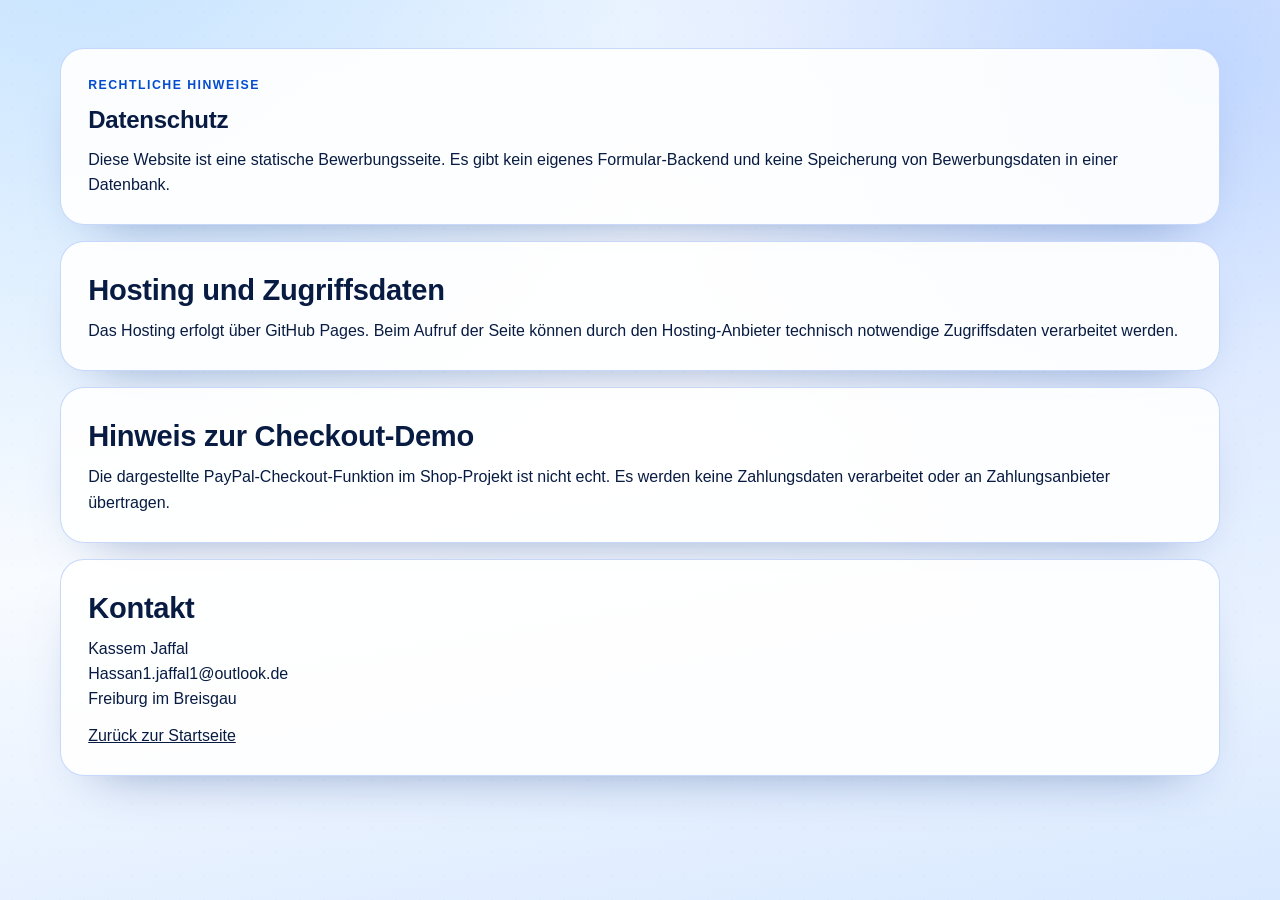
==== commit 3c8c9d83: "Refine blue-white template and rebuild shop demo UX" ====
--- a/legal/datenschutz.html
+++ b/legal/datenschutz.html
@@ -21,7 +21,7 @@
       <section class="project-panel" data-reveal>
         <h2>Hosting und Zugriffsdaten</h2>
         <p style="margin-top: 0.7rem">
-          Das Hosting erfolgt ueber GitHub Pages. Beim Aufruf der Seite koennen
+          Das Hosting erfolgt über GitHub Pages. Beim Aufruf der Seite können
           durch den Hosting-Anbieter technisch notwendige Zugriffsdaten verarbeitet werden.
         </p>
       </section>
@@ -30,7 +30,7 @@
         <h2>Hinweis zur Checkout-Demo</h2>
         <p style="margin-top: 0.7rem">
           Die dargestellte PayPal-Checkout-Funktion im Shop-Projekt ist nicht echt.
-          Es werden keine Zahlungsdaten verarbeitet oder an Zahlungsanbieter uebertragen.
+          Es werden keine Zahlungsdaten verarbeitet oder an Zahlungsanbieter übertragen.
         </p>
       </section>
 
@@ -39,7 +39,7 @@
         <p style="margin-top: 0.7rem">Kassem Jaffal</p>
         <p>Hassan1.jaffal1@outlook.de</p>
         <p>Freiburg im Breisgau</p>
-        <p style="margin-top: 0.7rem"><a href="../index.html">Zurueck zur Startseite</a></p>
+        <p style="margin-top: 0.7rem"><a href="../index.html">Zurück zur Startseite</a></p>
       </section>
     </main>
 
--- a/styles.css
+++ b/styles.css
@@ -1,19 +1,20 @@
 :root {
-  --bg: #eef5ff;
-  --bg-soft: #f8fbff;
-  --bg-deep: #d8e8ff;
+  --bg-0: #eff5ff;
+  --bg-1: #f9fbff;
+  --bg-2: #d9e9ff;
   --surface: rgba(255, 255, 255, 0.86);
   --surface-strong: #ffffff;
-  --line: #c7dcff;
-  --ink: #091a3a;
-  --ink-soft: #3a4d74;
+  --line: #bfd8ff;
+  --line-strong: #a8c9ff;
+  --ink: #071b43;
+  --ink-soft: #3d5380;
   --primary: #0d63ff;
-  --primary-strong: #0349c6;
-  --accent: #37b6ff;
-  --shadow: 0 24px 60px -34px rgba(8, 42, 111, 0.45);
+  --primary-strong: #034ccf;
+  --primary-soft: #49b9ff;
   --radius: 22px;
   --radius-sm: 14px;
-  --container: min(1120px, calc(100% - 2.4rem));
+  --shadow: 0 24px 56px -36px rgba(5, 43, 120, 0.55);
+  --container: min(1160px, calc(100% - 2.4rem));
 }
 
 * {
@@ -27,13 +28,14 @@
 body {
   margin: 0;
   min-height: 100vh;
-  background:
-    radial-gradient(circle at 12% -5%, rgba(55, 151, 255, 0.22), transparent 44%),
-    radial-gradient(circle at 90% 12%, rgba(0, 84, 255, 0.2), transparent 40%),
-    linear-gradient(160deg, var(--bg) 0%, var(--bg-soft) 52%, var(--bg-deep) 100%);
   color: var(--ink);
   font-family: "Manrope", "Segoe UI", sans-serif;
   line-height: 1.58;
+  background:
+    radial-gradient(circle at 10% -8%, rgba(81, 176, 255, 0.28), transparent 42%),
+    radial-gradient(circle at 90% 12%, rgba(6, 97, 255, 0.22), transparent 45%),
+    linear-gradient(165deg, var(--bg-0) 0%, var(--bg-1) 50%, var(--bg-2) 100%);
+  background-attachment: fixed;
 }
 
 body::before {
@@ -41,9 +43,9 @@
   position: fixed;
   inset: 0;
   pointer-events: none;
-  background-image: radial-gradient(rgba(13, 99, 255, 0.07) 1px, transparent 0);
+  background-image: radial-gradient(rgba(13, 99, 255, 0.09) 1px, transparent 0);
   background-size: 24px 24px;
-  opacity: 0.22;
+  opacity: 0.2;
   z-index: -2;
 }
 
@@ -62,7 +64,7 @@
 h4 {
   margin: 0;
   font-family: "Space Grotesk", "Manrope", sans-serif;
-  line-height: 1.15;
+  line-height: 1.12;
   letter-spacing: -0.01em;
 }
 
@@ -74,11 +76,11 @@
   position: fixed;
   top: 0;
   left: 0;
+  z-index: 85;
+  width: 0;
   height: 4px;
-  width: 0;
-  z-index: 80;
-  background: linear-gradient(90deg, var(--accent), var(--primary));
-  box-shadow: 0 0 18px rgba(13, 99, 255, 0.55);
+  background: linear-gradient(90deg, var(--primary-soft), var(--primary));
+  box-shadow: 0 0 18px rgba(13, 99, 255, 0.6);
 }
 
 .container {
@@ -89,10 +91,10 @@
 .site-header {
   position: sticky;
   top: 0;
-  z-index: 60;
+  z-index: 70;
+  border-bottom: 1px solid rgba(124, 169, 245, 0.36);
   backdrop-filter: blur(16px);
-  background: rgba(238, 245, 255, 0.85);
-  border-bottom: 1px solid rgba(122, 166, 255, 0.3);
+  background: rgba(239, 245, 255, 0.86);
 }
 
 .site-header__inner {
@@ -106,72 +108,72 @@
 .brand {
   display: inline-flex;
   align-items: center;
-  gap: 0.8rem;
+  gap: 0.78rem;
   text-decoration: none;
 }
 
 .brand__mark {
-  width: 42px;
-  height: 42px;
+  width: 44px;
+  height: 44px;
   border-radius: 12px;
   display: grid;
   place-items: center;
   font-family: "Space Grotesk", sans-serif;
   font-weight: 700;
   color: #fff;
-  background: linear-gradient(140deg, var(--accent), var(--primary-strong));
+  background: linear-gradient(145deg, var(--primary-soft), var(--primary-strong));
   box-shadow: var(--shadow);
 }
 
 .brand strong {
   display: block;
-  font-size: 0.95rem;
+  font-size: 0.96rem;
   letter-spacing: 0.02em;
 }
 
 .brand small {
   display: block;
   color: var(--ink-soft);
-  font-size: 0.75rem;
+  font-size: 0.76rem;
 }
 
 .site-nav {
   display: flex;
-  align-items: center;
-  gap: 0.35rem;
+  flex-wrap: wrap;
+  gap: 0.32rem;
   padding: 0.3rem;
   border: 1px solid var(--line);
   border-radius: 999px;
-  background: rgba(255, 255, 255, 0.64);
+  background: rgba(255, 255, 255, 0.7);
 }
 
 .site-nav__link {
-  padding: 0.45rem 0.9rem;
+  padding: 0.44rem 0.88rem;
+  border-radius: 999px;
   text-decoration: none;
-  border-radius: 999px;
-  color: var(--ink-soft);
-  font-weight: 600;
-  font-size: 0.86rem;
-  transition: background 180ms ease, color 180ms ease, transform 180ms ease;
+  color: var(--ink-soft);
+  font-size: 0.85rem;
+  font-weight: 700;
+  transition: background 180ms ease, color 180ms ease;
 }
 
 .site-nav__link:hover,
 .site-nav__link.is-active {
+  background: rgba(13, 99, 255, 0.14);
   color: var(--ink);
-  background: rgba(13, 99, 255, 0.12);
 }
 
 .button {
   border: 1px solid transparent;
   border-radius: 999px;
-  padding: 0.7rem 1.15rem;
+  padding: 0.72rem 1.18rem;
   font-size: 0.9rem;
   font-weight: 700;
   text-decoration: none;
   display: inline-flex;
   align-items: center;
   justify-content: center;
-  gap: 0.35rem;
+  gap: 0.32rem;
   cursor: pointer;
   transition: transform 180ms ease, box-shadow 180ms ease, background 180ms ease;
 }
@@ -182,45 +184,55 @@
 
 .button--primary {
   color: #fff;
-  background: linear-gradient(130deg, var(--primary), var(--primary-strong));
-  box-shadow: 0 12px 26px -12px rgba(13, 99, 255, 0.7);
+  border-color: transparent;
+  background: linear-gradient(135deg, var(--primary), var(--primary-strong));
+  box-shadow: 0 14px 24px -14px rgba(13, 99, 255, 0.78);
 }
 
 .button--secondary {
+  color: var(--ink);
   border-color: var(--line);
-  color: var(--ink);
-  background: rgba(255, 255, 255, 0.8);
+  background: rgba(255, 255, 255, 0.84);
 }
 
 .button--ghost {
-  border-color: rgba(13, 99, 255, 0.28);
   color: var(--primary-strong);
-  background: rgba(255, 255, 255, 0.65);
+  border-color: rgba(13, 99, 255, 0.3);
+  background: rgba(255, 255, 255, 0.74);
 }
 
 .button--card {
   color: #fff;
-  background: linear-gradient(120deg, var(--primary), #287dfd);
+  border-color: transparent;
+  background: linear-gradient(130deg, #1970ff, #0354db);
 }
 
 .section {
-  padding: clamp(3rem, 8vw, 5.6rem) 0;
+  padding: clamp(3rem, 8vw, 5.8rem) 0;
 }
 
 .hero {
-  padding-top: clamp(2.8rem, 7vw, 5rem);
+  padding-top: clamp(2.5rem, 6vw, 4.8rem);
 }
 
 .hero__layout {
   display: grid;
-  grid-template-columns: 1.1fr 0.9fr;
-  gap: 1.4rem;
-  align-items: stretch;
+  grid-template-columns: 1.08fr 0.92fr;
+  gap: 1.1rem;
+  align-items: start;
+}
+
+.hero__copy {
+  border: 1px solid rgba(107, 151, 239, 0.34);
+  border-radius: var(--radius);
+  background: linear-gradient(160deg, rgba(255, 255, 255, 0.86), rgba(226, 238, 255, 0.74));
+  box-shadow: var(--shadow);
+  padding: clamp(1.2rem, 3vw, 1.8rem);
 }
 
 .eyebrow {
   margin-bottom: 0.7rem;
-  font-size: 0.78rem;
+  font-size: 0.77rem;
   font-weight: 800;
   letter-spacing: 0.12em;
   text-transform: uppercase;
@@ -228,53 +240,86 @@
 }
 
 .hero__copy h1 {
-  font-size: clamp(2rem, 4.8vw, 3.45rem);
+  font-size: clamp(1.95rem, 4.5vw, 3.38rem);
   max-width: 18ch;
 }
 
 .hero__lead {
-  margin-top: 1.05rem;
+  margin-top: 1rem;
   color: var(--ink-soft);
   max-width: 64ch;
   font-size: 1.03rem;
 }
 
 .hero__actions {
-  margin-top: 1.5rem;
+  margin-top: 1.4rem;
   display: flex;
   flex-wrap: wrap;
-  gap: 0.75rem;
+  gap: 0.68rem;
 }
 
 .status-pills {
-  margin-top: 1.25rem;
+  margin-top: 1.2rem;
   display: flex;
   flex-wrap: wrap;
-  gap: 0.55rem;
+  gap: 0.5rem;
 }
 
 .status-pills span {
   border-radius: 999px;
   border: 1px solid var(--line);
+  background: rgba(255, 255, 255, 0.74);
+  color: var(--ink-soft);
   padding: 0.42rem 0.76rem;
   font-size: 0.8rem;
   font-weight: 700;
-  color: var(--ink-soft);
-  background: rgba(255, 255, 255, 0.72);
+}
+
+.hero__visual {
+  display: grid;
+  gap: 0.8rem;
+}
+
+.portrait-card {
+  border: 1px solid rgba(107, 151, 239, 0.36);
+  border-radius: var(--radius);
+  background: rgba(255, 255, 255, 0.88);
+  box-shadow: var(--shadow);
+  overflow: hidden;
+}
+
+.portrait-card img {
+  width: 100%;
+  height: 280px;
+  object-fit: cover;
+  object-position: center top;
+}
+
+.portrait-card > div {
+  padding: 1rem;
+}
+
+.portrait-card h3 {
+  font-size: 1.18rem;
+}
+
+.portrait-card p {
+  margin-top: 0.45rem;
+  color: var(--ink-soft);
 }
 
 .hero__bento {
   display: grid;
   grid-template-columns: repeat(2, minmax(0, 1fr));
-  gap: 0.8rem;
+  gap: 0.72rem;
 }
 
 .bento-card {
-  padding: 1.15rem;
-  border-radius: var(--radius);
-  border: 1px solid rgba(104, 146, 236, 0.34);
-  background: linear-gradient(150deg, rgba(255, 255, 255, 0.94), rgba(228, 239, 255, 0.86));
+  border: 1px solid rgba(110, 154, 243, 0.34);
+  border-radius: 18px;
+  background: linear-gradient(155deg, rgba(255, 255, 255, 0.9), rgba(223, 237, 255, 0.86));
   box-shadow: var(--shadow);
+  padding: 1rem;
   position: relative;
   overflow: hidden;
 }
@@ -282,30 +327,30 @@
 .bento-card::after {
   content: "";
   position: absolute;
-  inset: auto -28% -58% auto;
-  width: 140px;
-  height: 140px;
+  inset: auto -28% -60% auto;
+  width: 130px;
+  height: 130px;
   border-radius: 50%;
-  background: radial-gradient(circle, rgba(55, 182, 255, 0.35), transparent 68%);
+  background: radial-gradient(circle, rgba(73, 185, 255, 0.34), transparent 70%);
 }
 
 .bento-card__kicker {
-  font-size: 0.72rem;
-  letter-spacing: 0.1em;
+  color: var(--primary-strong);
+  font-size: 0.73rem;
+  letter-spacing: 0.09em;
   text-transform: uppercase;
-  color: var(--primary-strong);
   font-weight: 800;
 }
 
 .bento-card h3 {
-  margin-top: 0.35rem;
+  margin-top: 0.36rem;
   font-size: 1.02rem;
 }
 
 .bento-card p {
   margin-top: 0.45rem;
   color: var(--ink-soft);
-  font-size: 0.92rem;
+  font-size: 0.91rem;
 }
 
 .bento-card--metric {
@@ -315,63 +360,110 @@
 }
 
 .bento-card--metric strong {
-  font-size: clamp(1.6rem, 3vw, 2.2rem);
+  font-size: clamp(1.5rem, 3.2vw, 2.22rem);
   color: var(--primary-strong);
 }
 
 .section--ticker {
   padding-top: 1rem;
-  padding-bottom: 1rem;
+  padding-bottom: 1.2rem;
 }
 
 .ticker {
   display: flex;
-  gap: 0.7rem;
   flex-wrap: wrap;
+  gap: 0.6rem;
 }
 
 .ticker span {
-  border: 1px dashed rgba(13, 99, 255, 0.36);
+  border: 1px dashed rgba(13, 99, 255, 0.38);
   border-radius: 999px;
-  padding: 0.45rem 0.75rem;
-  background: rgba(255, 255, 255, 0.62);
+  background: rgba(255, 255, 255, 0.66);
+  padding: 0.44rem 0.72rem;
+  color: #184385;
   font-size: 0.8rem;
   font-weight: 700;
-  color: #184285;
 }
 
 .section-heading {
-  margin-bottom: 1.2rem;
+  margin-bottom: 1.18rem;
 }
 
 .section-heading h2 {
+  max-width: 22ch;
   font-size: clamp(1.5rem, 3vw, 2.32rem);
-  max-width: 22ch;
+}
+
+.image-gallery {
+  display: grid;
+  grid-template-columns: repeat(4, minmax(0, 1fr));
+  gap: 0.72rem;
+}
+
+.image-tile {
+  border: 1px solid rgba(109, 153, 241, 0.35);
+  border-radius: var(--radius-sm);
+  overflow: hidden;
+  background: rgba(255, 255, 255, 0.88);
+  box-shadow: var(--shadow);
+  position: relative;
+}
+
+.image-tile img {
+  width: 100%;
+  height: 190px;
+  object-fit: cover;
+  transition: transform 320ms ease;
+}
+
+.image-tile:hover img {
+  transform: scale(1.04);
+}
+
+.image-tile--wide {
+  grid-column: span 2;
+}
+
+.image-tile--wide img {
+  height: 260px;
+}
+
+.image-tile__label {
+  position: absolute;
+  left: 0.55rem;
+  bottom: 0.55rem;
+  border-radius: 999px;
+  border: 1px solid rgba(255, 255, 255, 0.52);
+  background: rgba(8, 24, 56, 0.66);
+  color: #fff;
+  padding: 0.32rem 0.58rem;
+  font-size: 0.75rem;
+  font-weight: 700;
 }
 
 .resume-grid {
   display: grid;
   grid-template-columns: repeat(3, minmax(0, 1fr));
-  gap: 0.85rem;
+  gap: 0.78rem;
 }
 
 .card {
-  border: 1px solid rgba(104, 146, 236, 0.35);
+  border: 1px solid rgba(107, 151, 239, 0.36);
   border-radius: var(--radius);
   background: var(--surface);
   box-shadow: var(--shadow);
-  padding: 1.2rem;
+  padding: 1.18rem;
 }
 
 .card h3 {
-  margin-bottom: 0.7rem;
-  font-size: 1.04rem;
+  margin-bottom: 0.64rem;
+  font-size: 1.05rem;
 }
 
 .card p + p,
 .card p + ul,
 .card ul + p {
-  margin-top: 0.45rem;
+  margin-top: 0.44rem;
 }
 
 .card--wide {
@@ -380,39 +472,39 @@
 
 .timeline {
   display: grid;
-  gap: 0.8rem;
+  gap: 0.74rem;
 }
 
 .timeline-item {
   display: grid;
-  grid-template-columns: 140px 1fr;
-  gap: 0.8rem;
-  padding: 0.8rem;
-  border-radius: var(--radius-sm);
-  background: rgba(255, 255, 255, 0.65);
-  border: 1px solid rgba(127, 171, 255, 0.35);
+  grid-template-columns: 144px 1fr;
+  gap: 0.74rem;
+  border: 1px solid rgba(125, 167, 247, 0.37);
+  border-radius: 13px;
+  background: rgba(255, 255, 255, 0.66);
+  padding: 0.78rem;
 }
 
 .timeline-item__date {
-  font-size: 0.78rem;
+  color: var(--primary-strong);
+  font-size: 0.76rem;
   font-weight: 800;
   letter-spacing: 0.04em;
-  color: var(--primary-strong);
   text-transform: uppercase;
 }
 
 .timeline-item p {
+  margin-top: 0.32rem;
   color: var(--ink-soft);
   font-size: 0.92rem;
-  margin-top: 0.3rem;
 }
 
 .check-list {
   list-style: none;
+  margin: 0;
   padding: 0;
-  margin: 0;
-  display: grid;
-  gap: 0.52rem;
+  display: grid;
+  gap: 0.5rem;
 }
 
 .check-list li {
@@ -423,99 +515,99 @@
 
 .check-list li::before {
   content: "";
-  width: 0.58rem;
-  height: 0.58rem;
-  margin-top: 0.42rem;
+  width: 0.6rem;
+  height: 0.6rem;
+  margin-top: 0.38rem;
   border-radius: 50%;
-  background: linear-gradient(140deg, var(--accent), var(--primary));
+  background: linear-gradient(145deg, var(--primary-soft), var(--primary));
   flex: none;
 }
 
 .portfolio-toolbar {
   display: flex;
   flex-wrap: wrap;
-  gap: 0.8rem;
   align-items: center;
   justify-content: space-between;
+  gap: 0.8rem;
 }
 
 .search-field {
-  min-width: min(100%, 380px);
-  display: grid;
-  gap: 0.38rem;
+  min-width: min(100%, 390px);
+  display: grid;
+  gap: 0.35rem;
 }
 
 .search-field span {
-  font-size: 0.76rem;
+  color: var(--primary-strong);
+  font-size: 0.75rem;
+  text-transform: uppercase;
   letter-spacing: 0.08em;
-  text-transform: uppercase;
   font-weight: 800;
-  color: var(--primary-strong);
 }
 
 .search-field input {
   border: 1px solid var(--line);
   border-radius: 13px;
-  padding: 0.78rem 0.9rem;
+  background: rgba(255, 255, 255, 0.9);
+  color: var(--ink);
+  padding: 0.76rem 0.88rem;
   font: inherit;
-  color: var(--ink);
-  background: rgba(255, 255, 255, 0.88);
 }
 
 .search-field input:focus-visible {
-  outline: 2px solid rgba(13, 99, 255, 0.45);
+  outline: 2px solid rgba(13, 99, 255, 0.4);
   outline-offset: 1px;
 }
 
 .filter-chips {
   display: flex;
-  gap: 0.5rem;
   flex-wrap: wrap;
+  gap: 0.46rem;
 }
 
 .chip {
   border: 1px solid var(--line);
-  background: rgba(255, 255, 255, 0.8);
-  color: var(--ink-soft);
   border-radius: 999px;
-  padding: 0.45rem 0.78rem;
-  font-weight: 700;
+  background: rgba(255, 255, 255, 0.84);
+  color: var(--ink-soft);
+  padding: 0.43rem 0.72rem;
   font-size: 0.82rem;
+  font-weight: 700;
   cursor: pointer;
 }
 
 .chip.is-active {
   border-color: transparent;
   color: #fff;
-  background: linear-gradient(120deg, var(--primary), var(--primary-strong));
+  background: linear-gradient(130deg, var(--primary), var(--primary-strong));
 }
 
 .results-copy {
-  margin-top: 0.9rem;
-  color: var(--ink-soft);
-  font-weight: 700;
+  margin-top: 0.86rem;
+  color: var(--ink-soft);
   font-size: 0.88rem;
+  font-weight: 700;
 }
 
 .portfolio-grid {
-  margin-top: 1rem;
+  margin-top: 0.96rem;
   display: grid;
   grid-template-columns: repeat(2, minmax(0, 1fr));
-  gap: 0.9rem;
+  gap: 0.85rem;
 }
 
 .portfolio-card {
-  border: 1px solid rgba(104, 146, 236, 0.34);
+  border: 1px solid rgba(109, 153, 241, 0.35);
   border-radius: var(--radius);
   overflow: hidden;
   background: rgba(255, 255, 255, 0.9);
   box-shadow: var(--shadow);
-  transition: transform 180ms ease, box-shadow 180ms ease;
+  transition: transform 200ms ease, box-shadow 200ms ease;
 }
 
 .portfolio-card:hover {
   transform: translateY(-3px);
-  box-shadow: 0 30px 60px -34px rgba(8, 42, 111, 0.52);
+  box-shadow: 0 32px 62px -36px rgba(5, 43, 120, 0.66);
 }
 
 .portfolio-card.is-hidden {
@@ -523,78 +615,72 @@
 }
 
 .portfolio-card__media {
-  height: 150px;
-}
-
-.portfolio-card__media--ops {
-  background:
-    linear-gradient(130deg, rgba(13, 99, 255, 0.86), rgba(65, 190, 255, 0.55)),
-    repeating-linear-gradient(90deg, rgba(255, 255, 255, 0.16), rgba(255, 255, 255, 0.16) 1px, transparent 1px, transparent 16px);
-}
-
-.portfolio-card__media--shop {
-  background:
-    radial-gradient(circle at 22% 25%, rgba(255, 255, 255, 0.45), transparent 34%),
-    linear-gradient(128deg, rgba(2, 57, 160, 0.94), rgba(13, 99, 255, 0.86), rgba(49, 181, 255, 0.68));
+  height: 170px;
+}
+
+.portfolio-card__media img {
+  width: 100%;
+  height: 100%;
+  object-fit: cover;
 }
 
 .portfolio-card__body {
-  padding: 1rem;
+  padding: 0.98rem;
 }
 
 .portfolio-card__tag {
-  font-size: 0.74rem;
+  color: var(--primary-strong);
+  font-size: 0.72rem;
+  font-weight: 800;
   letter-spacing: 0.08em;
   text-transform: uppercase;
-  font-weight: 800;
-  color: var(--primary-strong);
 }
 
 .portfolio-card__body h3 {
+  margin-top: 0.42rem;
+  font-size: 1.2rem;
+}
+
+.portfolio-card__body p {
   margin-top: 0.45rem;
-  font-size: 1.2rem;
-}
-
-.portfolio-card__body p {
-  margin-top: 0.48rem;
   color: var(--ink-soft);
 }
 
 .portfolio-card__meta {
-  font-size: 0.85rem;
+  font-size: 0.84rem;
   font-weight: 700;
 }
 
 .portfolio-card__actions {
-  margin-top: 0.9rem;
-  display: flex;
-  gap: 0.6rem;
+  margin-top: 0.88rem;
+  display: flex;
+  gap: 0.56rem;
 }
 
 .empty-state {
-  margin-top: 0.9rem;
+  margin-top: 0.88rem;
   color: var(--ink-soft);
   font-weight: 700;
 }
 
 .section--contact {
-  padding-top: clamp(2.8rem, 6vw, 4.6rem);
+  padding-top: clamp(2.7rem, 6vw, 4.6rem);
 }
 
 .contact-panel {
+  border: 1px solid rgba(109, 153, 241, 0.36);
+  border-radius: var(--radius);
+  background: rgba(255, 255, 255, 0.9);
+  box-shadow: var(--shadow);
+  padding: 1.1rem;
   display: grid;
   grid-template-columns: 1fr auto;
   gap: 1rem;
   align-items: center;
-  border-radius: var(--radius);
-  border: 1px solid rgba(104, 146, 236, 0.34);
-  padding: 1.1rem;
-  background: rgba(255, 255, 255, 0.9);
-  box-shadow: var(--shadow);
 }
 
 .contact-panel h3 {
-  font-size: 1.2rem;
+  font-size: 1.24rem;
 }
 
 .contact-panel p {
@@ -605,20 +691,18 @@
 .contact-actions {
   display: flex;
   flex-wrap: wrap;
+  justify-content: flex-end;
   gap: 0.6rem;
-  justify-content: flex-end;
 }
 
 .site-footer {
-  margin-top: 1.5rem;
-  border-top: 1px solid rgba(122, 166, 255, 0.35);
-  background: linear-gradient(180deg, rgba(255, 255, 255, 0.22), rgba(204, 224, 255, 0.28));
+  margin-top: 1.4rem;
+  border-top: 1px solid rgba(129, 173, 250, 0.34);
+  background: linear-gradient(180deg, rgba(255, 255, 255, 0.24), rgba(212, 231, 255, 0.35));
 }
 
 .site-footer__inner {
-  width: var(--container);
-  margin-inline: auto;
-  padding: 1.6rem 0;
+  padding: 1.55rem 0;
   display: flex;
   justify-content: space-between;
   gap: 1rem;
@@ -630,7 +714,7 @@
   margin: 0;
   padding: 0;
   display: grid;
-  gap: 0.45rem;
+  gap: 0.42rem;
 }
 
 .footer-links a {
@@ -640,10 +724,8 @@
 }
 
 .site-footer__meta {
-  width: var(--container);
-  margin-inline: auto;
-  border-top: 1px solid rgba(122, 166, 255, 0.28);
-  padding: 0.8rem 0 1.2rem;
+  border-top: 1px solid rgba(129, 173, 250, 0.28);
+  padding: 0.82rem 0 1.14rem;
   display: flex;
   justify-content: space-between;
   gap: 1rem;
@@ -652,33 +734,42 @@
 }
 
 .site-footer__meta a {
+  color: var(--primary-strong);
+  font-weight: 700;
   text-decoration: none;
-  font-weight: 700;
-  color: var(--primary-strong);
 }
 
 .copy-toast {
   position: fixed;
   right: 1rem;
   bottom: 1rem;
-  padding: 0.7rem 0.95rem;
+  z-index: 80;
   border-radius: 10px;
-  font-size: 0.85rem;
+  padding: 0.68rem 0.9rem;
   color: #fff;
+  font-size: 0.84rem;
   background: linear-gradient(130deg, var(--primary), var(--primary-strong));
-  box-shadow: 0 12px 30px -18px rgba(5, 40, 114, 0.8);
-  z-index: 70;
+  box-shadow: 0 14px 30px -18px rgba(7, 42, 116, 0.8);
 }
 
 [data-reveal] {
   opacity: 0;
-  transform: translateY(18px);
+  transform: translateY(16px);
   transition: opacity 420ms ease, transform 420ms ease;
 }
 
 [data-reveal].is-visible {
   opacity: 1;
   transform: translateY(0);
+}
+
+[data-spotlight] {
+  transition: transform 240ms ease, box-shadow 240ms ease;
+}
+
+[data-spotlight]:hover {
+  transform: translateY(-2px);
+  box-shadow: 0 26px 52px -34px rgba(4, 44, 126, 0.7);
 }
 
 @media (prefers-reduced-motion: reduce) {
@@ -696,13 +787,17 @@
   .site-header__inner {
     flex-wrap: wrap;
     justify-content: center;
-    padding: 0.65rem 0;
+    padding: 0.7rem 0;
   }
 
   .hero__layout {
     grid-template-columns: 1fr;
   }
 
+  .hero__visual {
+    grid-template-columns: 1fr;
+  }
+
   .resume-grid {
     grid-template-columns: 1fr;
   }
@@ -711,21 +806,35 @@
     grid-column: auto;
   }
 
+  .image-gallery {
+    grid-template-columns: repeat(2, minmax(0, 1fr));
+  }
+
+  .image-tile--wide {
+    grid-column: span 2;
+  }
+
   .portfolio-grid {
     grid-template-columns: 1fr;
   }
 
-  .contact-panel {
-    grid-template-columns: 1fr;
-  }
-
+  .contact-panel,
   .site-footer__inner,
   .site-footer__meta {
+    grid-template-columns: 1fr;
     flex-direction: column;
   }
+
+  .contact-actions {
+    justify-content: flex-start;
+  }
 }
 
 @media (max-width: 680px) {
+  :root {
+    --container: min(1160px, calc(100% - 1.4rem));
+  }
+
   .site-nav {
     width: 100%;
     justify-content: space-between;
@@ -734,14 +843,31 @@
   .site-nav__link {
     flex: 1;
     text-align: center;
-    padding-inline: 0.25rem;
-    font-size: 0.76rem;
+    padding-inline: 0.2rem;
+    font-size: 0.75rem;
+  }
+
+  .hero__bento {
+    grid-template-columns: 1fr;
   }
 
   .timeline-item {
     grid-template-columns: 1fr;
   }
 
+  .image-gallery {
+    grid-template-columns: 1fr;
+  }
+
+  .image-tile--wide {
+    grid-column: auto;
+  }
+
+  .image-tile--wide img,
+  .image-tile img {
+    height: 210px;
+  }
+
   .section {
     padding: 2.4rem 0;
   }
--- a/projects.css
+++ b/projects.css
@@ -1,26 +1,31 @@
 .project-page {
+  color: #081b42;
   background:
-    radial-gradient(circle at 7% -12%, rgba(45, 155, 255, 0.23), transparent 44%),
-    radial-gradient(circle at 95% 8%, rgba(13, 99, 255, 0.24), transparent 38%),
-    linear-gradient(170deg, #eef5ff 0%, #f7fbff 50%, #d7e8ff 100%);
+    radial-gradient(circle at 7% -12%, rgba(64, 171, 255, 0.24), transparent 44%),
+    radial-gradient(circle at 94% 8%, rgba(13, 99, 255, 0.22), transparent 40%),
+    linear-gradient(170deg, #eff5ff 0%, #f8fbff 52%, #d9e9ff 100%);
+}
+
+body.modal-open {
+  overflow: hidden;
 }
 
 .project-shell {
-  width: min(1120px, calc(100% - 2.4rem));
+  width: min(1160px, calc(100% - 2.4rem));
   margin-inline: auto;
 }
 
 .project-topbar {
   position: sticky;
   top: 0;
-  z-index: 55;
+  z-index: 65;
   backdrop-filter: blur(14px);
-  border-bottom: 1px solid rgba(122, 166, 255, 0.34);
-  background: rgba(238, 245, 255, 0.84);
+  border-bottom: 1px solid rgba(122, 166, 245, 0.34);
+  background: rgba(239, 245, 255, 0.86);
 }
 
 .project-topbar__inner {
-  min-height: 76px;
+  min-height: 78px;
   display: flex;
   align-items: center;
   justify-content: space-between;
@@ -29,65 +34,69 @@
 
 .project-back {
   text-decoration: none;
-  font-weight: 700;
-  color: #0a3f9d;
+  color: #0c47a9;
+  font-weight: 800;
 }
 
 .project-nav {
   display: flex;
+  flex-wrap: wrap;
   gap: 0.5rem;
-  flex-wrap: wrap;
 }
 
 .project-nav a {
   text-decoration: none;
-  color: #395280;
+  color: #344f7b;
   border: 1px solid #bfd6ff;
   border-radius: 999px;
-  padding: 0.4rem 0.8rem;
+  background: rgba(255, 255, 255, 0.76);
   font-size: 0.84rem;
   font-weight: 700;
-  background: rgba(255, 255, 255, 0.7);
+  padding: 0.42rem 0.78rem;
 }
 
 .project-nav a.is-active,
 .project-nav a:hover {
   color: #fff;
   border-color: transparent;
-  background: linear-gradient(130deg, #0d63ff, #0349c6);
-}
-
+  background: linear-gradient(135deg, #0d63ff, #034ccf);
+}
+
+.project-panel,
 .project-hero {
-  margin-top: 1.4rem;
-  padding: clamp(1.1rem, 3.6vw, 2rem);
-  border: 1px solid rgba(104, 146, 236, 0.38);
+  margin-top: 1rem;
+  border: 1px solid rgba(106, 150, 240, 0.37);
   border-radius: 24px;
   background: rgba(255, 255, 255, 0.9);
-  box-shadow: 0 24px 58px -36px rgba(8, 42, 111, 0.45);
-  display: grid;
-  grid-template-columns: 1.1fr 0.9fr;
+  box-shadow: 0 24px 56px -36px rgba(5, 43, 120, 0.55);
+  padding: clamp(1rem, 3vw, 1.7rem);
+}
+
+.project-hero {
+  display: grid;
+  grid-template-columns: 1.06fr 0.94fr;
   gap: 1rem;
 }
 
 .project-hero h1 {
-  font-size: clamp(1.6rem, 4vw, 2.65rem);
+  font-size: clamp(1.58rem, 4vw, 2.56rem);
 }
 
 .project-hero p {
-  margin-top: 0.72rem;
-  color: #3d5279;
+  margin-top: 0.75rem;
+  color: #3d537f;
 }
 
 .hero-note {
   border: 1px solid #bfd6ff;
   border-radius: 18px;
+  background: linear-gradient(145deg, rgba(10, 77, 198, 0.94), rgba(75, 187, 255, 0.85));
+  color: #fff;
   padding: 1rem;
-  background: linear-gradient(145deg, rgba(12, 79, 207, 0.95), rgba(55, 182, 255, 0.88));
-  color: #fff;
 }
 
 .hero-note h2 {
-  font-size: 1.12rem;
+  font-size: 1.13rem;
 }
 
 .hero-note ul {
@@ -99,130 +108,255 @@
 }
 
 .button-row {
-  margin-top: 1.05rem;
+  margin-top: 1rem;
   display: flex;
   flex-wrap: wrap;
   gap: 0.6rem;
 }
 
-.project-panel {
-  margin-top: 0.9rem;
-  border: 1px solid rgba(104, 146, 236, 0.38);
-  border-radius: 24px;
-  background: rgba(255, 255, 255, 0.9);
-  box-shadow: 0 24px 58px -36px rgba(8, 42, 111, 0.45);
-  padding: clamp(1rem, 3vw, 1.6rem);
-}
-
 .project-panel h2 {
-  margin-top: 0.35rem;
-  font-size: clamp(1.2rem, 3vw, 1.8rem);
+  margin-top: 0.3rem;
+  font-size: clamp(1.2rem, 3vw, 1.82rem);
 }
 
 .metric-grid {
   margin-top: 1rem;
   display: grid;
   grid-template-columns: repeat(4, minmax(0, 1fr));
-  gap: 0.65rem;
+  gap: 0.66rem;
 }
 
 .metric-card {
-  border-radius: 18px;
-  border: 1px solid #bfd6ff;
-  background: linear-gradient(160deg, rgba(255, 255, 255, 0.96), rgba(223, 236, 255, 0.84));
+  border: 1px solid #bdd6ff;
+  border-radius: 16px;
+  background: linear-gradient(165deg, rgba(255, 255, 255, 0.96), rgba(223, 238, 255, 0.86));
+  padding: 0.86rem;
+}
+
+.metric-card span {
+  color: #0f4eb8;
+  font-size: 0.75rem;
+  text-transform: uppercase;
+  letter-spacing: 0.08em;
+  font-weight: 800;
+}
+
+.metric-card strong {
+  display: block;
+  margin-top: 0.28rem;
+  font-family: "Space Grotesk", sans-serif;
+  font-size: 1.56rem;
+}
+
+.metric-card small {
+  color: #4f6390;
+}
+
+.table-wrap {
+  margin-top: 0.9rem;
+  overflow-x: auto;
+}
+
+.orders-table {
+  width: 100%;
+  min-width: 620px;
+  border-collapse: collapse;
+}
+
+.orders-table th,
+.orders-table td {
+  padding: 0.74rem 0.68rem;
+  border-bottom: 1px solid #d4e4ff;
+  text-align: left;
+  font-size: 0.88rem;
+}
+
+.orders-table th {
+  color: #0f4eb8;
+  font-size: 0.75rem;
+  text-transform: uppercase;
+  letter-spacing: 0.08em;
+}
+
+.process-grid {
+  margin-top: 0.92rem;
+  display: grid;
+  grid-template-columns: repeat(2, minmax(0, 1fr));
+  gap: 0.68rem;
+}
+
+.process-grid article {
+  border: 1px solid #bdd6ff;
+  border-radius: 15px;
+  background: rgba(255, 255, 255, 0.72);
   padding: 0.9rem;
 }
 
-.metric-card span {
-  font-size: 0.78rem;
+.process-grid p {
+  margin-top: 0.44rem;
+  color: #3d537f;
+  font-size: 0.92rem;
+}
+
+.badge-list {
+  margin: 0.88rem 0 0;
+  padding: 0;
+  list-style: none;
+  display: grid;
+  gap: 0.48rem;
+}
+
+.badge-list li {
+  border: 1px solid #bdd6ff;
+  border-radius: 999px;
+  background: rgba(255, 255, 255, 0.74);
+  color: #2f4a76;
+  font-weight: 600;
+  padding: 0.42rem 0.74rem;
+}
+
+.shop-hero-head {
+  display: grid;
+  gap: 1rem;
+  grid-template-columns: 1fr auto;
+  align-items: end;
+}
+
+.shop-hero-head h1 {
+  font-size: clamp(1.6rem, 4vw, 2.64rem);
+}
+
+.shop-hero-head p {
+  margin-top: 0.72rem;
+  color: #3d537f;
+  max-width: 62ch;
+}
+
+.shop-hero-cta {
+  display: flex;
+  flex-wrap: wrap;
+  gap: 0.55rem;
+  justify-content: flex-end;
+}
+
+.shop-slider {
+  margin-top: 1rem;
+  border-radius: 20px;
+  border: 1px solid #bdd6ff;
+  overflow: hidden;
+  position: relative;
+  background: #0b2f70;
+  min-height: 330px;
+}
+
+.shop-slide {
+  position: absolute;
+  inset: 0;
+  opacity: 0;
+  pointer-events: none;
+  transition: opacity 320ms ease;
+}
+
+.shop-slide.is-active {
+  opacity: 1;
+  pointer-events: auto;
+}
+
+.shop-slide img {
+  width: 100%;
+  height: 100%;
+  object-fit: cover;
+}
+
+.shop-slide::after {
+  content: "";
+  position: absolute;
+  inset: 0;
+  background: linear-gradient(105deg, rgba(5, 16, 43, 0.78), rgba(7, 35, 90, 0.38));
+}
+
+.shop-slide__content {
+  position: absolute;
+  left: 1rem;
+  bottom: 1rem;
+  max-width: min(600px, 92%);
+  z-index: 2;
+  color: #fff;
+}
+
+.shop-slide__content span {
+  display: inline-block;
+  border: 1px solid rgba(255, 255, 255, 0.46);
+  border-radius: 999px;
+  padding: 0.28rem 0.58rem;
+  font-size: 0.74rem;
   letter-spacing: 0.08em;
   text-transform: uppercase;
   font-weight: 800;
-  color: #0f4fbf;
-}
-
-.metric-card strong {
-  margin-top: 0.3rem;
-  display: block;
-  font-family: "Space Grotesk", sans-serif;
-  font-size: 1.55rem;
-}
-
-.metric-card small {
-  color: #4b618d;
-}
-
-.table-wrap {
-  margin-top: 0.9rem;
-  overflow-x: auto;
-}
-
-.orders-table {
-  width: 100%;
-  border-collapse: collapse;
-  min-width: 620px;
-}
-
-.orders-table th,
-.orders-table td {
-  padding: 0.72rem 0.7rem;
-  border-bottom: 1px solid #d6e5ff;
-  text-align: left;
-  font-size: 0.88rem;
-}
-
-.orders-table th {
-  font-size: 0.76rem;
-  text-transform: uppercase;
-  letter-spacing: 0.08em;
-  color: #0f4fbf;
-}
-
-.process-grid {
-  margin-top: 0.95rem;
-  display: grid;
-  grid-template-columns: repeat(2, minmax(0, 1fr));
-  gap: 0.7rem;
-}
-
-.process-grid article {
-  padding: 0.95rem;
-  border-radius: 16px;
-  border: 1px solid #bfd6ff;
-  background: rgba(255, 255, 255, 0.7);
-}
-
-.process-grid h3 {
-  font-size: 1.02rem;
-}
-
-.process-grid p {
-  margin-top: 0.45rem;
-  color: #3d5279;
-  font-size: 0.92rem;
-}
-
-.badge-list {
-  margin: 0.9rem 0 0;
+}
+
+.shop-slide__content h2 {
+  margin-top: 0.56rem;
+  font-size: clamp(1.22rem, 3vw, 1.82rem);
+}
+
+.shop-slide__content p {
+  margin-top: 0.36rem;
+  color: rgba(255, 255, 255, 0.9);
+}
+
+.shop-slider__arrow {
+  position: absolute;
+  top: 50%;
+  transform: translateY(-50%);
+  width: 40px;
+  height: 40px;
+  border: 1px solid rgba(255, 255, 255, 0.46);
+  border-radius: 999px;
+  color: #fff;
+  background: rgba(9, 24, 58, 0.6);
+  font-size: 1.5rem;
+  line-height: 1;
+  cursor: pointer;
+  z-index: 2;
+}
+
+.shop-slider__arrow--prev {
+  left: 0.8rem;
+}
+
+.shop-slider__arrow--next {
+  right: 0.8rem;
+}
+
+.shop-slider__dots {
+  position: absolute;
+  left: 50%;
+  bottom: 0.62rem;
+  transform: translateX(-50%);
+  display: flex;
+  gap: 0.4rem;
+  z-index: 2;
+}
+
+.shop-slider__dots button {
+  width: 10px;
+  height: 10px;
+  border: 0;
+  border-radius: 50%;
   padding: 0;
-  list-style: none;
-  display: grid;
-  gap: 0.5rem;
-}
-
-.badge-list li {
-  border: 1px solid #bfd6ff;
-  border-radius: 999px;
-  padding: 0.45rem 0.75rem;
-  background: rgba(255, 255, 255, 0.72);
-  font-weight: 600;
-  color: #324b75;
+  background: rgba(255, 255, 255, 0.48);
+  cursor: pointer;
+}
+
+.shop-slider__dots button.is-active {
+  background: #fff;
 }
 
 .shop-toolbar {
   display: flex;
   flex-wrap: wrap;
-  gap: 0.8rem;
+  gap: 0.84rem;
   align-items: end;
   justify-content: space-between;
 }
@@ -231,69 +365,86 @@
   margin-top: 0.9rem;
   display: grid;
   grid-template-columns: 1.35fr 0.65fr;
-  gap: 0.85rem;
+  gap: 0.86rem;
 }
 
 .product-grid {
   display: grid;
   grid-template-columns: repeat(3, minmax(0, 1fr));
-  gap: 0.65rem;
+  gap: 0.68rem;
 }
 
 .product-card {
-  border: 1px solid #bfd6ff;
-  border-radius: 18px;
-  padding: 0.85rem;
-  background: rgba(255, 255, 255, 0.82);
-  display: grid;
-  gap: 0.45rem;
+  border: 1px solid #bdd6ff;
+  border-radius: 16px;
+  background: rgba(255, 255, 255, 0.9);
+  padding: 0.82rem;
+  display: grid;
+  gap: 0.44rem;
+  transition: transform 220ms ease, box-shadow 220ms ease;
+}
+
+.product-card:hover {
+  transform: translateY(-3px);
+  box-shadow: 0 22px 44px -30px rgba(4, 44, 126, 0.66);
 }
 
 .product-card[hidden] {
   display: none;
 }
 
-.tee {
-  height: 122px;
-  border-radius: 14px;
-  border: 1px solid rgba(7, 45, 121, 0.16);
+.product-badge {
+  display: inline-block;
+  width: fit-content;
+  border-radius: 999px;
+  background: linear-gradient(130deg, #0d63ff, #034ccf);
+  color: #fff;
+  padding: 0.22rem 0.54rem;
+  font-size: 0.72rem;
+  font-weight: 700;
+}
+
+.product-thumb {
+  height: 132px;
+  border-radius: 12px;
+  border: 1px solid rgba(7, 45, 121, 0.2);
   position: relative;
   overflow: hidden;
 }
 
-.tee::before,
-.tee::after {
+.product-thumb::before,
+.product-thumb::after {
   content: "";
   position: absolute;
   border-radius: 50%;
 }
 
-.tee::before {
+.product-thumb::before {
   width: 56px;
   height: 56px;
-  left: -12px;
-  top: -12px;
-  background: rgba(255, 255, 255, 0.35);
-}
-
-.tee::after {
-  width: 74px;
-  height: 74px;
+  top: -14px;
+  left: -14px;
+  background: rgba(255, 255, 255, 0.28);
+}
+
+.product-thumb::after {
+  width: 78px;
+  height: 78px;
   right: -18px;
   bottom: -18px;
-  background: rgba(255, 255, 255, 0.25);
-}
-
-.tee--white {
-  background: linear-gradient(140deg, #ffffff, #dde9ff);
-}
-
-.tee--black {
-  background: linear-gradient(140deg, #222a3f, #516086);
-}
-
-.tee--blue {
-  background: linear-gradient(140deg, #0a52d1, #40c0ff);
+  background: rgba(255, 255, 255, 0.24);
+}
+
+.product-thumb--white {
+  background: linear-gradient(140deg, #ffffff, #dbe9ff);
+}
+
+.product-thumb--black {
+  background: linear-gradient(140deg, #1d2741, #4f5f88);
+}
+
+.product-thumb--blue {
+  background: linear-gradient(140deg, #0a4ed1, #42befe);
 }
 
 .product-card h3 {
@@ -301,66 +452,82 @@
 }
 
 .product-card p {
-  color: #3d5279;
+  color: #3b537f;
   font-size: 0.9rem;
+}
+
+.product-rating {
+  color: #1c4caa;
+  font-size: 0.84rem;
+  font-weight: 700;
+}
+
+.product-rating span {
+  color: #5c729f;
+  font-weight: 600;
 }
 
 .price {
   font-family: "Space Grotesk", sans-serif;
-  color: #083d9d;
+  color: #073f9e;
   font-size: 1.06rem;
   font-weight: 700;
 }
 
+.product-meta {
+  font-size: 0.82rem;
+  color: #4e6492;
+}
+
 .cart-panel {
-  border: 1px solid #bfd6ff;
-  border-radius: 18px;
+  border: 1px solid #bdd6ff;
+  border-radius: 16px;
+  background: rgba(255, 255, 255, 0.92);
   padding: 0.9rem;
-  background: rgba(255, 255, 255, 0.88);
-  display: grid;
-  gap: 0.8rem;
+  display: grid;
+  gap: 0.78rem;
   align-self: start;
   position: sticky;
-  top: 94px;
+  top: 92px;
 }
 
 .cart-panel h2 {
-  font-size: 1.2rem;
   display: flex;
   align-items: center;
   justify-content: space-between;
+  font-size: 1.2rem;
 }
 
 .cart-panel h2 span {
   min-width: 30px;
   height: 30px;
+  border-radius: 999px;
   display: grid;
   place-items: center;
-  border-radius: 999px;
   color: #fff;
   font-size: 0.88rem;
-  background: linear-gradient(130deg, #0d63ff, #0349c6);
+  background: linear-gradient(130deg, #0d63ff, #034ccf);
 }
 
 .cart-items {
-  list-style: none;
   margin: 0;
   padding: 0;
+  list-style: none;
   display: grid;
   gap: 0.55rem;
 }
 
 .cart-item,
 .cart-empty {
-  border: 1px solid #d2e2ff;
-  border-radius: 12px;
-  padding: 0.7rem;
-  background: rgba(255, 255, 255, 0.7);
+  border: 1px solid #d3e3ff;
+  border-radius: 11px;
+  background: rgba(255, 255, 255, 0.76);
+  padding: 0.68rem;
 }
 
 .cart-item {
   display: grid;
-  gap: 0.45rem;
+  gap: 0.42rem;
 }
 
 .cart-item strong {
@@ -369,14 +536,14 @@
 }
 
 .cart-item small {
-  color: #5872a0;
+  color: #59719f;
   font-size: 0.8rem;
 }
 
 .qty-controls {
   display: flex;
   align-items: center;
-  gap: 0.35rem;
+  gap: 0.34rem;
 }
 
 .qty-controls button,
@@ -390,20 +557,20 @@
 }
 
 .qty-controls button {
-  border: 1px solid #bfd6ff;
+  border: 1px solid #bdd6ff;
   cursor: pointer;
-  background: rgba(255, 255, 255, 0.9);
+  background: rgba(255, 255, 255, 0.92);
 }
 
 .qty-controls span {
-  border: 1px solid #d2e2ff;
-  color: #123d8e;
+  border: 1px solid #d3e3ff;
+  color: #12408f;
   font-size: 0.86rem;
 }
 
 .cart-total {
+  color: #3c537d;
   font-weight: 600;
-  color: #3c537d;
 }
 
 .cart-total strong {
@@ -412,67 +579,68 @@
 }
 
 .cart-note {
+  color: #546f9d;
   font-size: 0.82rem;
-  color: #56719f;
 }
 
 .reviews-grid {
-  margin-top: 0.9rem;
+  margin-top: 0.92rem;
   display: grid;
   grid-template-columns: repeat(3, minmax(0, 1fr));
-  gap: 0.7rem;
+  gap: 0.68rem;
 }
 
 .review-card {
-  border: 1px solid #bfd6ff;
-  border-radius: 16px;
-  background: rgba(255, 255, 255, 0.78);
-  padding: 0.95rem;
+  border: 1px solid #bdd6ff;
+  border-radius: 15px;
+  background: rgba(255, 255, 255, 0.8);
+  padding: 0.92rem;
 }
 
 .review-card strong {
-  font-size: 0.97rem;
+  font-size: 0.96rem;
 }
 
 .review-card p {
-  margin-top: 0.45rem;
-  color: #3d5279;
+  margin-top: 0.44rem;
+  color: #3d537f;
 }
 
 .review-card span {
-  margin-top: 0.45rem;
+  margin-top: 0.44rem;
   display: inline-block;
+  color: #0e4bb5;
   font-size: 0.82rem;
-  color: #0c4ab0;
   font-weight: 700;
 }
 
 .modal {
   position: fixed;
   inset: 0;
+  z-index: 90;
   padding: 1rem;
-  z-index: 75;
   display: grid;
   place-items: center;
-  background: rgba(3, 21, 58, 0.5);
+  background: rgba(7, 22, 55, 0.58);
 }
 
 .modal__card {
-  width: min(540px, 100%);
-  border: 1px solid #bfd6ff;
-  border-radius: 20px;
+  width: min(560px, 100%);
+  border: 1px solid #bdd6ff;
+  border-radius: 18px;
   background: #fff;
-  padding: 1.1rem;
-  box-shadow: 0 30px 60px -26px rgba(7, 40, 108, 0.55);
+  padding: 1rem;
+  position: relative;
+  box-shadow: 0 28px 60px -30px rgba(7, 40, 108, 0.7);
 }
 
 .modal__card h2 {
-  font-size: 1.3rem;
+  font-size: 1.28rem;
 }
 
 .modal__card p {
-  margin-top: 0.6rem;
-  color: #40567f;
+  margin-top: 0.58rem;
+  color: #3f567f;
 }
 
 .modal__actions {
@@ -482,7 +650,37 @@
   gap: 0.5rem;
 }
 
-@media (max-width: 980px) {
+.modal__close {
+  position: absolute;
+  right: 0.6rem;
+  top: 0.55rem;
+  width: 34px;
+  height: 34px;
+  border: 1px solid #c8dcff;
+  border-radius: 50%;
+  background: #fff;
+  color: #1c4caa;
+  font-size: 1.3rem;
+  line-height: 1;
+  cursor: pointer;
+}
+
+.shop-toast {
+  position: fixed;
+  left: 50%;
+  bottom: 1rem;
+  transform: translateX(-50%);
+  z-index: 92;
+  border-radius: 999px;
+  padding: 0.62rem 0.9rem;
+  color: #fff;
+  font-size: 0.84rem;
+  font-weight: 700;
+  background: linear-gradient(130deg, #0d63ff, #034ccf);
+  box-shadow: 0 12px 28px -16px rgba(7, 40, 108, 0.9);
+}
+
+@media (max-width: 1024px) {
   .project-topbar__inner {
     flex-direction: column;
     justify-content: center;
@@ -497,10 +695,22 @@
     grid-template-columns: repeat(2, minmax(0, 1fr));
   }
 
+  .shop-hero-head {
+    grid-template-columns: 1fr;
+  }
+
+  .shop-hero-cta {
+    justify-content: flex-start;
+  }
+
   .shop-layout {
     grid-template-columns: 1fr;
   }
 
+  .product-grid {
+    grid-template-columns: repeat(2, minmax(0, 1fr));
+  }
+
   .cart-panel {
     position: static;
   }
@@ -512,15 +722,22 @@
 
 @media (max-width: 760px) {
   .project-shell {
-    width: min(1120px, calc(100% - 1.4rem));
-  }
-
+    width: min(1160px, calc(100% - 1.4rem));
+  }
+
+  .metric-grid,
+  .process-grid,
   .product-grid {
     grid-template-columns: 1fr;
   }
 
-  .metric-grid,
-  .process-grid {
-    grid-template-columns: 1fr;
-  }
-}
+  .shop-slider {
+    min-height: 280px;
+  }
+
+  .shop-slide__content {
+    left: 0.8rem;
+    right: 0.8rem;
+    max-width: 100%;
+  }
+}
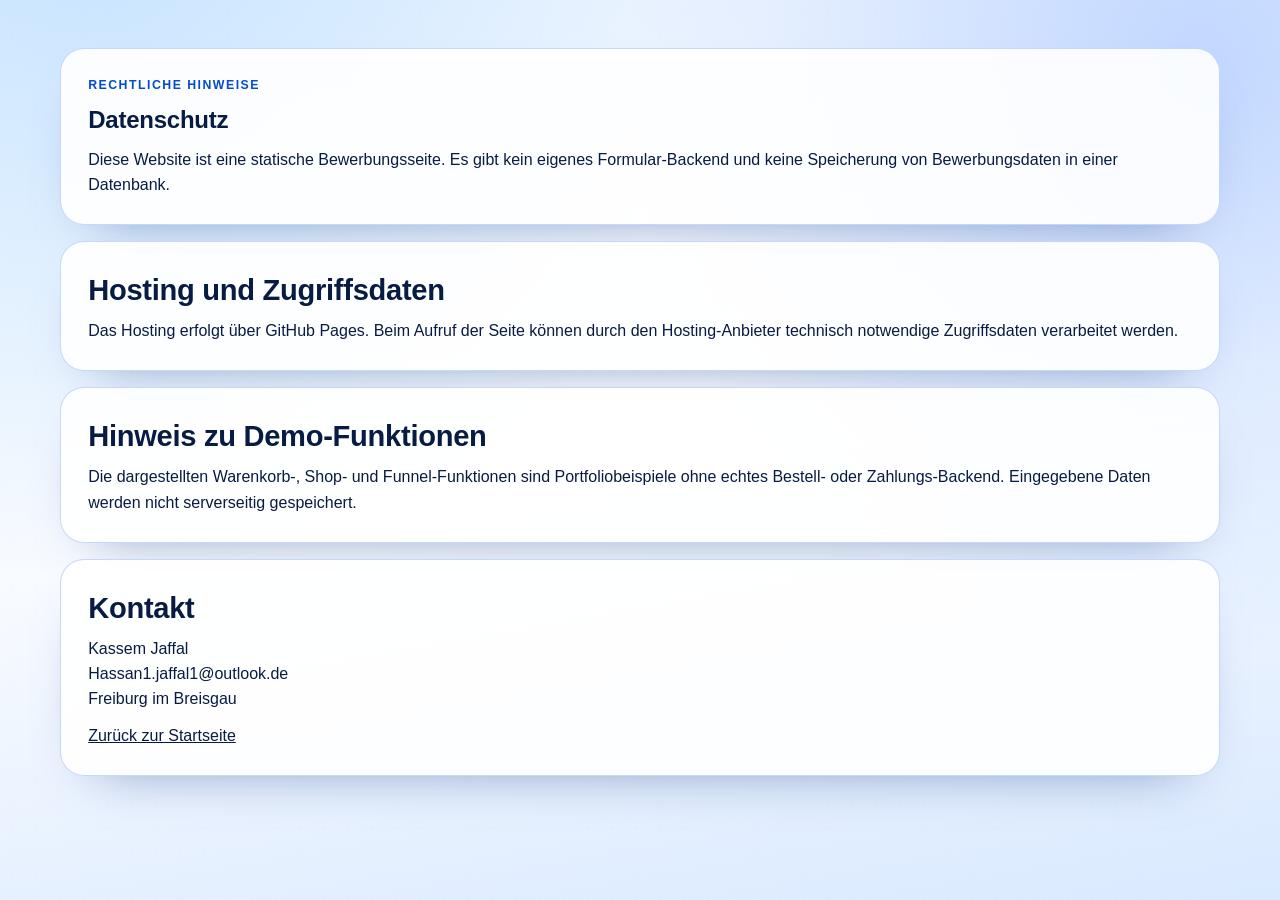
==== commit e38e0ee4: "feat: remove legacy shop overlay and add funnel demo with design toolkit" ====
--- a/legal/datenschutz.html
+++ b/legal/datenschutz.html
@@ -4,8 +4,8 @@
     <meta charset="UTF-8" />
     <meta name="viewport" content="width=device-width, initial-scale=1.0" />
     <title>Datenschutz | Kassem Jaffal</title>
-    <link rel="stylesheet" href="../styles.css" />
-    <link rel="stylesheet" href="../projects.css" />
+    <link rel="stylesheet" href="../styles.css?v=20260305-3" />
+    <link rel="stylesheet" href="../projects.css?v=20260305-3" />
   </head>
   <body class="project-page">
     <main class="project-shell" style="padding: 2rem 0">
@@ -27,10 +27,11 @@
       </section>
 
       <section class="project-panel" data-reveal>
-        <h2>Hinweis zur Checkout-Demo</h2>
+        <h2>Hinweis zu Demo-Funktionen</h2>
         <p style="margin-top: 0.7rem">
-          Die dargestellte PayPal-Checkout-Funktion im Shop-Projekt ist nicht echt.
-          Es werden keine Zahlungsdaten verarbeitet oder an Zahlungsanbieter übertragen.
+          Die dargestellten Warenkorb-, Shop- und Funnel-Funktionen sind
+          Portfoliobeispiele ohne echtes Bestell- oder Zahlungs-Backend.
+          Eingegebene Daten werden nicht serverseitig gespeichert.
         </p>
       </section>
 
@@ -43,6 +44,6 @@
       </section>
     </main>
 
-    <script src="../main.js"></script>
+    <script src="../main.js?v=20260305-3"></script>
   </body>
 </html>
--- a/styles.css
+++ b/styles.css
@@ -13,6 +13,7 @@
   --primary-soft: #49b9ff;
   --radius: 22px;
   --radius-sm: 14px;
+  --frost-blur: 16px;
   --shadow: 0 24px 56px -36px rgba(5, 43, 120, 0.55);
   --container: min(1160px, calc(100% - 2.4rem));
 }
@@ -93,7 +94,7 @@
   top: 0;
   z-index: 70;
   border-bottom: 1px solid rgba(124, 169, 245, 0.36);
-  backdrop-filter: blur(16px);
+  backdrop-filter: blur(var(--frost-blur));
   background: rgba(239, 245, 255, 0.86);
 }
 
@@ -283,16 +284,17 @@
 .portrait-card {
   border: 1px solid rgba(107, 151, 239, 0.36);
   border-radius: var(--radius);
-  background: rgba(255, 255, 255, 0.88);
+  background: linear-gradient(175deg, rgba(255, 255, 255, 0.92), rgba(226, 238, 255, 0.82));
   box-shadow: var(--shadow);
   overflow: hidden;
 }
 
 .portrait-card img {
   width: 100%;
-  height: 280px;
-  object-fit: cover;
+  height: clamp(360px, 52vw, 640px);
+  object-fit: contain;
   object-position: center top;
+  background: radial-gradient(circle at 50% -10%, rgba(73, 185, 255, 0.25), transparent 62%);
 }
 
 .portrait-card > div {
@@ -441,6 +443,109 @@
   font-weight: 700;
 }
 
+.interactive-grid {
+  display: grid;
+  grid-template-columns: repeat(auto-fit, minmax(280px, 1fr));
+  gap: 0.8rem;
+}
+
+.interactive-card {
+  border: 1px solid rgba(109, 153, 241, 0.35);
+  border-radius: var(--radius);
+  background: rgba(255, 255, 255, 0.9);
+  box-shadow: var(--shadow);
+  padding: 1rem;
+}
+
+.interactive-card h3 {
+  font-size: 1.16rem;
+}
+
+.interactive-note {
+  margin-top: 0.38rem;
+  color: var(--ink-soft);
+}
+
+.scenario-tabs {
+  margin-top: 0.78rem;
+  display: flex;
+  flex-wrap: wrap;
+  gap: 0.5rem;
+}
+
+.scenario-preview {
+  margin-top: 0.9rem;
+  display: grid;
+  grid-template-columns: 1fr;
+  gap: 0.72rem;
+}
+
+.scenario-preview img {
+  width: 100%;
+  border-radius: 14px;
+  border: 1px solid rgba(117, 160, 243, 0.44);
+  background: #f5f9ff;
+}
+
+.scenario-preview h4 {
+  font-size: 1.04rem;
+}
+
+.scenario-preview p {
+  margin-top: 0.35rem;
+  color: var(--ink-soft);
+}
+
+.range-group {
+  margin-top: 0.75rem;
+}
+
+.range-group label {
+  display: block;
+  font-size: 0.88rem;
+  font-weight: 700;
+  color: var(--ink-soft);
+}
+
+.range-group label strong {
+  color: var(--primary-strong);
+}
+
+.range-group input[type="range"] {
+  margin-top: 0.4rem;
+  width: 100%;
+  accent-color: var(--primary);
+}
+
+.kpi-results {
+  margin-top: 0.95rem;
+  display: grid;
+  grid-template-columns: 1fr 1fr;
+  gap: 0.6rem;
+}
+
+.kpi-results article {
+  border: 1px solid rgba(117, 160, 243, 0.44);
+  border-radius: 13px;
+  padding: 0.74rem;
+  background: rgba(244, 249, 255, 0.9);
+}
+
+.kpi-results span {
+  display: block;
+  color: var(--ink-soft);
+  font-size: 0.8rem;
+  font-weight: 700;
+}
+
+.kpi-results strong {
+  display: block;
+  margin-top: 0.15rem;
+  color: var(--primary-strong);
+  font-family: "Space Grotesk", sans-serif;
+  font-size: 1.2rem;
+}
+
 .resume-grid {
   display: grid;
   grid-template-columns: repeat(3, minmax(0, 1fr));
@@ -592,7 +697,7 @@
 .portfolio-grid {
   margin-top: 0.96rem;
   display: grid;
-  grid-template-columns: repeat(2, minmax(0, 1fr));
+  grid-template-columns: repeat(3, minmax(0, 1fr));
   gap: 0.85rem;
 }
 
@@ -814,8 +919,12 @@
     grid-column: span 2;
   }
 
+  .interactive-grid {
+    grid-template-columns: 1fr;
+  }
+
   .portfolio-grid {
-    grid-template-columns: 1fr;
+    grid-template-columns: repeat(2, minmax(0, 1fr));
   }
 
   .contact-panel,
@@ -851,11 +960,23 @@
     grid-template-columns: 1fr;
   }
 
+  .portrait-card img {
+    height: 420px;
+  }
+
   .timeline-item {
     grid-template-columns: 1fr;
   }
 
+  .kpi-results {
+    grid-template-columns: 1fr;
+  }
+
   .image-gallery {
+    grid-template-columns: 1fr;
+  }
+
+  .portfolio-grid {
     grid-template-columns: 1fr;
   }
 
--- a/projects.css
+++ b/projects.css
@@ -4,10 +4,6 @@
     radial-gradient(circle at 7% -12%, rgba(64, 171, 255, 0.24), transparent 44%),
     radial-gradient(circle at 94% 8%, rgba(13, 99, 255, 0.22), transparent 40%),
     linear-gradient(170deg, #eff5ff 0%, #f8fbff 52%, #d9e9ff 100%);
-}
-
-body.modal-open {
-  overflow: hidden;
 }
 
 .project-shell {
@@ -60,6 +56,16 @@
   color: #fff;
   border-color: transparent;
   background: linear-gradient(135deg, #0d63ff, #034ccf);
+}
+
+.quick-stat {
+  border: 1px solid #bfd6ff;
+  border-radius: 999px;
+  background: rgba(255, 255, 255, 0.76);
+  color: #1d4fae;
+  font-size: 0.82rem;
+  font-weight: 700;
+  padding: 0.38rem 0.72rem;
 }
 
 .project-panel,
@@ -361,6 +367,36 @@
   justify-content: space-between;
 }
 
+.shop-toolbar__actions {
+  display: flex;
+  flex-wrap: wrap;
+  gap: 0.7rem;
+  align-items: end;
+  justify-content: flex-end;
+}
+
+.sort-field {
+  display: grid;
+  gap: 0.32rem;
+}
+
+.sort-field span {
+  color: #0f4eb8;
+  font-size: 0.72rem;
+  text-transform: uppercase;
+  letter-spacing: 0.08em;
+  font-weight: 800;
+}
+
+.sort-field select {
+  border: 1px solid #c1d8ff;
+  border-radius: 10px;
+  background: rgba(255, 255, 255, 0.9);
+  color: #1f355e;
+  font: inherit;
+  padding: 0.58rem 0.64rem;
+}
+
 .shop-layout {
   margin-top: 0.9rem;
   display: grid;
@@ -381,6 +417,7 @@
   padding: 0.82rem;
   display: grid;
   gap: 0.44rem;
+  position: relative;
   transition: transform 220ms ease, box-shadow 220ms ease;
 }
 
@@ -404,47 +441,44 @@
   font-weight: 700;
 }
 
-.product-thumb {
-  height: 132px;
+.wishlist-button {
+  position: absolute;
+  top: 0.72rem;
+  right: 0.72rem;
+  width: 34px;
+  height: 34px;
+  border: 1px solid #c8ddff;
+  border-radius: 50%;
+  background: rgba(255, 255, 255, 0.9);
+  color: #1d4fae;
+  font-size: 1.06rem;
+  line-height: 1;
+  cursor: pointer;
+  transition: transform 160ms ease, background 160ms ease, color 160ms ease;
+}
+
+.wishlist-button:hover {
+  transform: scale(1.05);
+}
+
+.wishlist-button.is-active {
+  background: #0d63ff;
+  border-color: transparent;
+  color: #fff;
+}
+
+.product-photo {
+  width: 100%;
+  height: 180px;
   border-radius: 12px;
-  border: 1px solid rgba(7, 45, 121, 0.2);
-  position: relative;
-  overflow: hidden;
-}
-
-.product-thumb::before,
-.product-thumb::after {
-  content: "";
-  position: absolute;
-  border-radius: 50%;
-}
-
-.product-thumb::before {
-  width: 56px;
-  height: 56px;
-  top: -14px;
-  left: -14px;
-  background: rgba(255, 255, 255, 0.28);
-}
-
-.product-thumb::after {
-  width: 78px;
-  height: 78px;
-  right: -18px;
-  bottom: -18px;
-  background: rgba(255, 255, 255, 0.24);
-}
-
-.product-thumb--white {
-  background: linear-gradient(140deg, #ffffff, #dbe9ff);
-}
-
-.product-thumb--black {
-  background: linear-gradient(140deg, #1d2741, #4f5f88);
-}
-
-.product-thumb--blue {
-  background: linear-gradient(140deg, #0a4ed1, #42befe);
+  border: 1px solid rgba(8, 49, 125, 0.18);
+  background: linear-gradient(160deg, #f4f9ff, #dbeaff);
+  object-fit: cover;
+}
+
+.product-photo::before,
+.product-photo::after {
+  content: none;
 }
 
 .product-card h3 {
@@ -568,6 +602,41 @@
   font-size: 0.86rem;
 }
 
+.shipping-box {
+  border: 1px solid #c7dcff;
+  border-radius: 11px;
+  background: rgba(246, 250, 255, 0.9);
+  padding: 0.64rem;
+}
+
+.shipping-box p {
+  color: #32558b;
+  font-size: 0.82rem;
+  font-weight: 600;
+}
+
+.shipping-track {
+  margin-top: 0.45rem;
+  height: 8px;
+  border-radius: 999px;
+  background: #d8e8ff;
+  overflow: hidden;
+}
+
+.shipping-track span {
+  display: block;
+  width: 0%;
+  height: 100%;
+  border-radius: inherit;
+  background: linear-gradient(130deg, #0d63ff, #58beff);
+  transition: width 220ms ease;
+}
+
+.cart-actions {
+  display: grid;
+  gap: 0.44rem;
+}
+
 .cart-total {
   color: #3c537d;
   font-weight: 600;
@@ -612,57 +681,6 @@
   color: #0e4bb5;
   font-size: 0.82rem;
   font-weight: 700;
-}
-
-.modal {
-  position: fixed;
-  inset: 0;
-  z-index: 90;
-  padding: 1rem;
-  display: grid;
-  place-items: center;
-  background: rgba(7, 22, 55, 0.58);
-}
-
-.modal__card {
-  width: min(560px, 100%);
-  border: 1px solid #bdd6ff;
-  border-radius: 18px;
-  background: #fff;
-  padding: 1rem;
-  position: relative;
-  box-shadow: 0 28px 60px -30px rgba(7, 40, 108, 0.7);
-}
-
-.modal__card h2 {
-  font-size: 1.28rem;
-}
-
-.modal__card p {
-  margin-top: 0.58rem;
-  color: #3f567f;
-}
-
-.modal__actions {
-  margin-top: 1rem;
-  display: flex;
-  flex-wrap: wrap;
-  gap: 0.5rem;
-}
-
-.modal__close {
-  position: absolute;
-  right: 0.6rem;
-  top: 0.55rem;
-  width: 34px;
-  height: 34px;
-  border: 1px solid #c8dcff;
-  border-radius: 50%;
-  background: #fff;
-  color: #1c4caa;
-  font-size: 1.3rem;
-  line-height: 1;
-  cursor: pointer;
 }
 
 .shop-toast {
@@ -680,6 +698,195 @@
   box-shadow: 0 12px 28px -16px rgba(7, 40, 108, 0.9);
 }
 
+.funnel-product {
+  margin-top: 1rem;
+  display: grid;
+  grid-template-columns: 1.1fr 0.9fr;
+  gap: 0.88rem;
+}
+
+.funnel-product img {
+  width: 100%;
+  height: 100%;
+  min-height: 300px;
+  border-radius: 16px;
+  border: 1px solid #bfd6ff;
+  object-fit: cover;
+  background: #edf5ff;
+}
+
+.funnel-product > div {
+  border: 1px solid #bfd6ff;
+  border-radius: 16px;
+  background: rgba(255, 255, 255, 0.84);
+  padding: 0.9rem;
+}
+
+.funnel-product h3 {
+  font-size: 1.3rem;
+}
+
+.funnel-product p {
+  margin-top: 0.58rem;
+  color: #3d537f;
+}
+
+.funnel-shell {
+  margin-top: 0.95rem;
+  display: grid;
+  grid-template-columns: 1.2fr 0.8fr;
+  gap: 0.84rem;
+  align-items: start;
+}
+
+.funnel-steps {
+  margin: 0 0 0.72rem;
+  padding: 0;
+  list-style: none;
+  display: flex;
+  flex-wrap: wrap;
+  gap: 0.5rem;
+  grid-column: 1 / -1;
+}
+
+.funnel-steps li {
+  border: 1px solid #bdd6ff;
+  border-radius: 999px;
+  background: rgba(255, 255, 255, 0.86);
+  color: #36517d;
+  font-size: 0.82rem;
+  font-weight: 700;
+  padding: 0.4rem 0.7rem;
+}
+
+.funnel-steps li.is-active {
+  border-color: transparent;
+  color: #fff;
+  background: linear-gradient(130deg, #0d63ff, #034ccf);
+}
+
+.funnel-steps li.is-complete {
+  color: #0b4fbf;
+  border-color: #95c2ff;
+  background: rgba(213, 232, 255, 0.85);
+}
+
+.funnel-form {
+  border: 1px solid #bdd6ff;
+  border-radius: 16px;
+  background: rgba(255, 255, 255, 0.88);
+  padding: 0.9rem;
+  grid-column: 1 / 2;
+}
+
+.funnel-step h3 {
+  font-size: 1.14rem;
+}
+
+.funnel-options {
+  margin-top: 0.72rem;
+  display: grid;
+  gap: 0.58rem;
+}
+
+.funnel-option {
+  border: 1px solid #bfd6ff;
+  border-radius: 13px;
+  background: rgba(247, 251, 255, 0.92);
+  display: flex;
+  align-items: center;
+  gap: 0.56rem;
+  padding: 0.68rem;
+  cursor: pointer;
+}
+
+.funnel-option input[type="radio"] {
+  accent-color: #0d63ff;
+}
+
+.funnel-option strong {
+  display: block;
+  color: #0c4cb4;
+}
+
+.funnel-option small {
+  color: #506a96;
+  font-size: 0.82rem;
+}
+
+.funnel-fields {
+  margin-top: 0.72rem;
+  display: grid;
+  grid-template-columns: 1fr 1fr;
+  gap: 0.62rem;
+}
+
+.funnel-fields label {
+  display: grid;
+  gap: 0.3rem;
+  color: #2f4e7f;
+  font-size: 0.84rem;
+  font-weight: 700;
+}
+
+.funnel-fields input,
+.funnel-fields select,
+.funnel-fields textarea {
+  border: 1px solid #bfd6ff;
+  border-radius: 10px;
+  background: #fff;
+  color: #153e84;
+  font: inherit;
+  padding: 0.6rem 0.66rem;
+}
+
+.funnel-fields__wide {
+  grid-column: span 2;
+}
+
+.funnel-actions {
+  margin-top: 0.82rem;
+  display: flex;
+  flex-wrap: wrap;
+  gap: 0.55rem;
+}
+
+.funnel-summary {
+  border: 1px solid #bdd6ff;
+  border-radius: 16px;
+  background: rgba(255, 255, 255, 0.9);
+  padding: 0.88rem;
+  display: grid;
+  gap: 0.44rem;
+  position: sticky;
+  top: 92px;
+  grid-column: 2 / 3;
+}
+
+.funnel-summary h3 {
+  font-size: 1.12rem;
+}
+
+.funnel-summary p {
+  color: #3f5781;
+  font-size: 0.88rem;
+}
+
+.funnel-summary strong {
+  color: #0b4db9;
+}
+
+.funnel-feedback {
+  margin-top: 0.84rem;
+  border: 1px solid #a9cfff;
+  border-radius: 12px;
+  background: rgba(225, 241, 255, 0.9);
+  color: #0e4eb5;
+  font-size: 0.9rem;
+  font-weight: 700;
+  padding: 0.68rem 0.76rem;
+}
+
 @media (max-width: 1024px) {
   .project-topbar__inner {
     flex-direction: column;
@@ -703,15 +910,32 @@
     justify-content: flex-start;
   }
 
+  .shop-toolbar__actions {
+    width: 100%;
+    justify-content: flex-start;
+  }
+
   .shop-layout {
     grid-template-columns: 1fr;
   }
 
+  .funnel-product,
+  .funnel-shell {
+    grid-template-columns: 1fr;
+  }
+
+  .funnel-steps,
+  .funnel-form,
+  .funnel-summary {
+    grid-column: auto;
+  }
+
   .product-grid {
     grid-template-columns: repeat(2, minmax(0, 1fr));
   }
 
-  .cart-panel {
+  .cart-panel,
+  .funnel-summary {
     position: static;
   }
 
@@ -727,8 +951,13 @@
 
   .metric-grid,
   .process-grid,
-  .product-grid {
+  .product-grid,
+  .funnel-fields {
     grid-template-columns: 1fr;
+  }
+
+  .funnel-fields__wide {
+    grid-column: auto;
   }
 
   .shop-slider {
